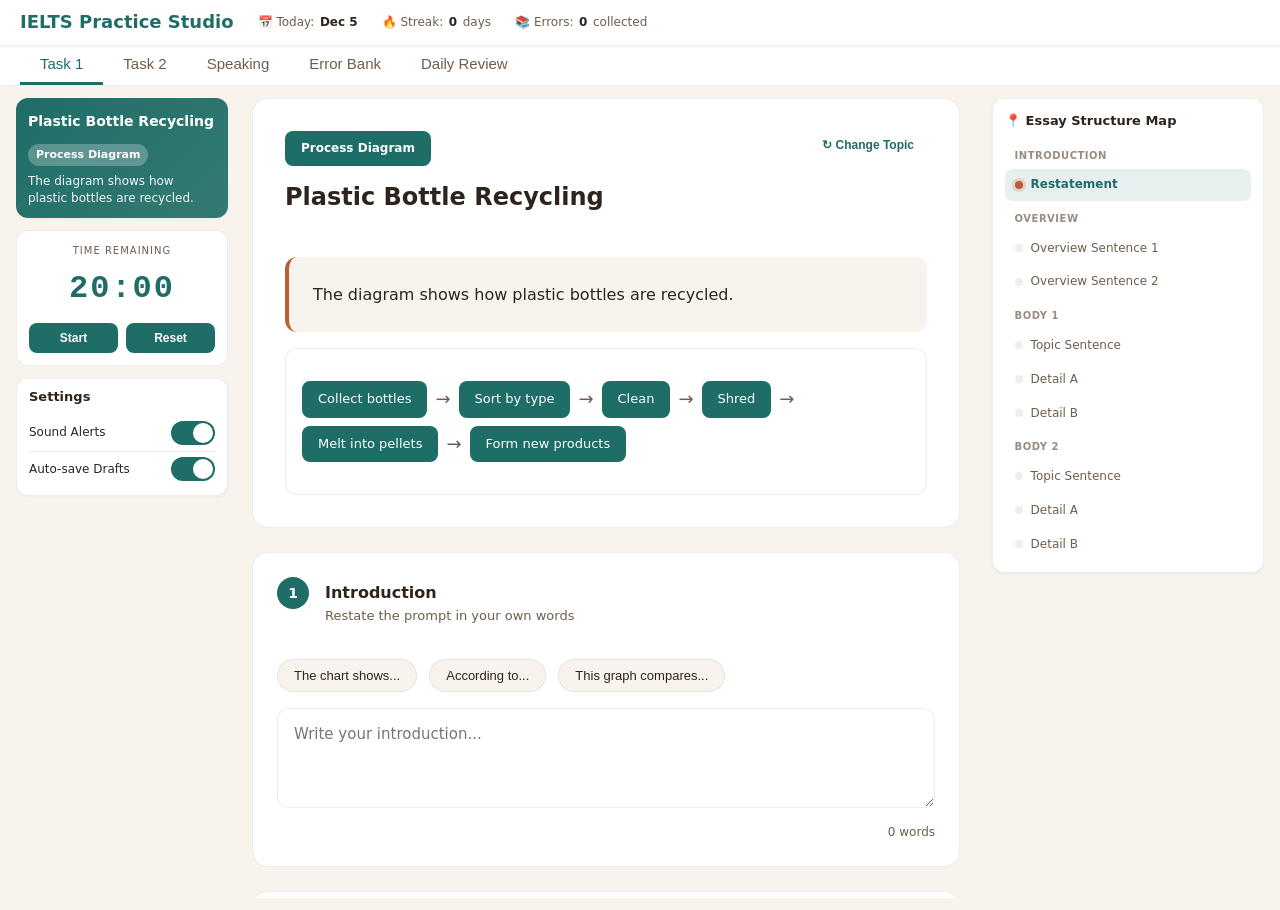
==== app.html @ 3e978807 "IELTS Practice Studio v2: full rewrite with 3-tab practice, SQLite error DB, Claude API Major rewrit" ====
<!DOCTYPE html>
<html lang="en">
<head>
    <meta charset="UTF-8">
    <meta name="viewport" content="width=device-width, initial-scale=1.0">
    <title>IELTS Practice Studio</title>
    <style>
        * {
            margin: 0;
            padding: 0;
            box-sizing: border-box;
        }

        :root {
            --teal: #1f6d67;
            --terracotta: #bd5d38;
            --gold: #bd8a2e;
            --cream: #f8f3ed;
            --dark: #2e241c;
            --muted: #6f5d4d;
            --border: rgba(46, 36, 28, 0.08);
            --shadow: rgba(46, 36, 28, 0.05);
            --transition: all 0.3s ease;
        }

        html, body {
            height: 100%;
            width: 100%;
            font-family: -apple-system, BlinkMacSystemFont, 'Segoe UI', system-ui, sans-serif;
            background: var(--cream);
            color: var(--dark);
            line-height: 1.6;
        }

        /* Header — compact single row */
        .header {
            background: white;
            border-bottom: 1px solid var(--border);
            padding: 0.5rem 1.25rem;
            position: sticky;
            top: 0;
            z-index: 100;
            box-shadow: 0 1px 3px var(--shadow);
        }

        .header-content {
            max-width: 1600px;
            margin: 0 auto;
            display: flex;
            align-items: center;
            gap: 1.5rem;
        }

        .header-title {
            font-size: 18px;
            font-weight: 700;
            color: var(--teal);
            white-space: nowrap;
        }

        .header-subtitle {
            display: none;
        }

        .stats-ribbon {
            display: flex;
            gap: 1.5rem;
            font-size: 12px;
            color: var(--muted);
            margin: 0;
            padding: 0;
            border: none;
        }

        .stat-item {
            display: flex;
            align-items: center;
            gap: 0.35rem;
        }

        .stat-value {
            font-weight: 600;
            color: var(--dark);
        }

        /* Tab Navigation — compact */
        .tab-navigation {
            display: flex;
            gap: 0;
            background: white;
            border-bottom: 1px solid var(--border);
            padding: 0 1.25rem;
            max-width: 1600px;
            margin: 0 auto;
        }

        .tab-button {
            padding: 0.6rem 1.25rem;
            border: none;
            background: transparent;
            cursor: pointer;
            font-size: 15px;
            font-weight: 500;
            color: var(--muted);
            border-bottom: 3px solid transparent;
            transition: var(--transition);
            position: relative;
        }

        .tab-button:hover {
            color: var(--teal);
        }

        .tab-button.active {
            color: var(--teal);
            border-bottom-color: var(--teal);
        }

        /* Main Layout */
        .container {
            max-width: 1600px;
            margin: 0 auto;
            display: grid;
            grid-template-columns: 220px 1fr 280px;
            gap: 1rem;
            padding: 0.75rem 1rem;
            height: calc(100vh - 76px);
            overflow: hidden;
        }

        @media (max-width: 1200px) {
            .container {
                grid-template-columns: 1fr;
                height: auto;
            }

            .sidebar-left, .sidebar-right {
                display: none;
            }
        }

        @media (max-width: 768px) {
            .tab-navigation {
                overflow-x: auto;
            }

            .tab-button {
                white-space: nowrap;
                padding: 0.5rem 0.75rem;
                font-size: 13px;
            }

            .header {
                padding: 0.5rem 0.75rem;
            }

            .header-title {
                font-size: 16px;
            }

            .stats-ribbon {
                gap: 0.75rem;
                font-size: 11px;
            }
        }

        /* Sidebars */
        .sidebar-left {
            display: flex;
            flex-direction: column;
            gap: 0.75rem;
            overflow-y: auto;
            padding-right: 0.5rem;
        }

        .sidebar-right {
            display: flex;
            flex-direction: column;
            font-size: 13px;
            gap: 0.75rem;
            overflow-y: auto;
            padding-left: 0.5rem;
        }

        .sidebar-left::-webkit-scrollbar,
        .sidebar-right::-webkit-scrollbar {
            width: 6px;
        }

        .sidebar-left::-webkit-scrollbar-track,
        .sidebar-right::-webkit-scrollbar-track {
            background: transparent;
        }

        .sidebar-left::-webkit-scrollbar-thumb,
        .sidebar-right::-webkit-scrollbar-thumb {
            background: var(--border);
            border-radius: 3px;
        }

        /* Workspace */
        .workspace {
            display: flex;
            flex-direction: column;
            gap: 1.5rem;
            overflow-y: auto;
            padding-right: 0.5rem;
        }

        .workspace::-webkit-scrollbar {
            width: 6px;
        }

        .workspace::-webkit-scrollbar-track {
            background: transparent;
        }

        .workspace::-webkit-scrollbar-thumb {
            background: var(--border);
            border-radius: 3px;
        }

        /* Cards */
        .card {
            background: white;
            border-radius: 12px;
            padding: 0.75rem;
            border: 1px solid var(--border);
            box-shadow: 0 1px 3px var(--shadow);
            transition: var(--transition);
        }

        .card:hover {
            box-shadow: 0 2px 8px rgba(46, 36, 28, 0.1);
        }

        .card-title {
            font-size: 13px;
            font-weight: 600;
            color: var(--dark);
            margin-bottom: 0.5rem;
        }

        .card-subtitle {
            font-size: 13px;
            color: var(--muted);
            margin-bottom: 0.5rem;
        }

        /* Today's Prompt Card */
        .prompt-card {
            background: linear-gradient(135deg, var(--teal) 0%, rgba(31, 109, 103, 0.9) 100%);
            color: white;
            border: none;
        }

        .prompt-card .card-title {
            color: white;
            font-size: 14px;
        }

        .prompt-type-badge {
            display: inline-block;
            background: rgba(255, 255, 255, 0.25);
            color: white;
            padding: 0.15rem 0.5rem;
            border-radius: 20px;
            font-size: 11px;
            font-weight: 600;
            margin-bottom: 0.4rem;
        }

        .prompt-text {
            font-size: 12px;
            line-height: 1.4;
            opacity: 0.95;
        }

        /* Timer */
        .timer-display {
            background: white;
            padding: 0.75rem;
            border-radius: 12px;
            text-align: center;
            border: 1px solid var(--border);
        }

        .timer-label {
            font-size: 10px;
            color: var(--muted);
            text-transform: uppercase;
            letter-spacing: 1px;
            margin-bottom: 0.25rem;
        }

        .timer-value {
            font-family: 'Monaco', 'Courier New', monospace;
            font-size: 32px;
            font-weight: 700;
            color: var(--teal);
            letter-spacing: 2px;
            margin-bottom: 0.5rem;
        }

        .timer-value.warning {
            color: #d97706;
        }

        .timer-value.critical {
            color: #dc2626;
            animation: pulse 1s ease-in-out infinite;
        }

        @keyframes pulse {
            0%, 100% { opacity: 1; }
            50% { opacity: 0.5; }
        }

        .timer-buttons {
            display: flex;
            gap: 0.5rem;
        }

        .timer-btn {
            flex: 1;
            padding: 0.5rem;
            background: var(--teal);
            color: white;
            border: none;
            border-radius: 8px;
            font-size: 12px;
            font-weight: 600;
            cursor: pointer;
            transition: var(--transition);
        }

        .timer-btn:hover {
            background: var(--teal);
            filter: brightness(1.1);
        }

        /* Prompt Display */
        .prompt-display {
            background: white;
            border-radius: 16px;
            padding: 2rem;
            border: 1px solid var(--border);
        }

        .prompt-header {
            margin-bottom: 1.5rem;
        }

        .prompt-type {
            display: inline-block;
            background: var(--teal);
            color: white;
            padding: 0.5rem 1rem;
            border-radius: 8px;
            font-size: 12px;
            font-weight: 600;
            margin-bottom: 0.75rem;
        }

        .prompt-title {
            font-size: 24px;
            font-weight: 700;
            color: var(--dark);
            margin-bottom: 1rem;
        }

        .prompt-question {
            font-size: 16px;
            line-height: 1.7;
            color: var(--dark);
            background: var(--cream);
            padding: 1.5rem;
            border-radius: 12px;
            border-left: 4px solid var(--terracotta);
        }

        /* Writing Steps */
        .writing-steps {
            display: flex;
            flex-direction: column;
            gap: 1.5rem;
        }

        .step {
            background: white;
            border-radius: 16px;
            padding: 1.5rem;
            border: 1px solid var(--border);
        }

        .step-header {
            display: flex;
            align-items: baseline;
            gap: 1rem;
            margin-bottom: 1rem;
        }

        .step-number {
            background: var(--teal);
            color: white;
            width: 32px;
            height: 32px;
            border-radius: 50%;
            display: flex;
            align-items: center;
            justify-content: center;
            font-weight: 700;
            font-size: 14px;
            flex-shrink: 0;
        }

        .step-title {
            font-size: 16px;
            font-weight: 600;
            color: var(--dark);
        }

        .step-hint {
            font-size: 13px;
            color: var(--muted);
            margin-bottom: 1rem;
        }

        .starter-chips {
            display: flex;
            flex-wrap: wrap;
            gap: 0.75rem;
            margin-bottom: 1rem;
        }

        .chip {
            background: var(--cream);
            border: 1px solid var(--border);
            padding: 0.5rem 1rem;
            border-radius: 20px;
            font-size: 13px;
            cursor: pointer;
            transition: var(--transition);
            color: var(--dark);
        }

        .chip:hover {
            background: var(--teal);
            color: white;
            border-color: var(--teal);
        }

        .textarea-wrapper {
            position: relative;
        }

        .textarea {
            width: 100%;
            min-height: 100px;
            padding: 1rem;
            border: 1px solid var(--border);
            border-radius: 12px;
            font-family: inherit;
            font-size: 15px;
            color: var(--dark);
            resize: vertical;
            transition: var(--transition);
        }

        .textarea:focus {
            outline: none;
            border-color: var(--teal);
            box-shadow: 0 0 0 3px rgba(31, 109, 103, 0.1);
        }

        .textarea-counter {
            font-size: 12px;
            color: var(--muted);
            margin-top: 0.5rem;
            text-align: right;
        }

        /* Buttons */
        .button {
            padding: 0.75rem 1.5rem;
            border: none;
            border-radius: 12px;
            font-size: 14px;
            font-weight: 600;
            cursor: pointer;
            transition: var(--transition);
            display: inline-flex;
            align-items: center;
            gap: 0.5rem;
        }

        .button-primary {
            background: var(--teal);
            color: white;
        }

        .button-primary:hover {
            background: var(--teal);
            filter: brightness(1.1);
            transform: translateY(-1px);
        }

        .button-secondary {
            background: var(--cream);
            color: var(--dark);
            border: 1px solid var(--border);
        }

        .button-secondary:hover {
            background: var(--border);
        }

        .button-group {
            display: flex;
            gap: 1rem;
            margin-top: 2rem;
        }

        /* Step Actions */
        .step-actions {
            display: flex;
            gap: 1rem;
            margin-top: 1rem;
        }

        /* Analysis Panel */
        .analysis-panel {
            background: white;
            border-radius: 16px;
            padding: 1.5rem;
            border: 1px solid var(--border);
        }

        .analysis-header {
            display: flex;
            align-items: center;
            justify-content: space-between;
            margin-bottom: 1.5rem;
        }

        .band-score {
            font-size: 32px;
            font-weight: 700;
            color: var(--teal);
        }

        .band-label {
            font-size: 12px;
            color: var(--muted);
            text-transform: uppercase;
            letter-spacing: 0.5px;
        }

        .grading-source {
            font-size: 11px;
            color: var(--muted);
            background: var(--cream);
            padding: 0.25rem 0.75rem;
            border-radius: 4px;
            white-space: nowrap;
        }

        .score-breakdown {
            display: grid;
            grid-template-columns: 1fr 1fr;
            gap: 1rem;
            margin-bottom: 1.5rem;
            padding-bottom: 1.5rem;
            border-bottom: 1px solid var(--border);
        }

        .score-item {
            text-align: center;
        }

        .score-dimension {
            font-size: 12px;
            color: var(--muted);
            margin-bottom: 0.25rem;
        }

        .score-value {
            font-size: 20px;
            font-weight: 700;
            color: var(--terracotta);
        }

        .feedback-section {
            margin-bottom: 1.5rem;
        }

        .feedback-label {
            font-size: 12px;
            font-weight: 600;
            color: var(--muted);
            text-transform: uppercase;
            letter-spacing: 0.5px;
            margin-bottom: 0.75rem;
        }

        .feedback-text {
            font-size: 14px;
            line-height: 1.6;
            color: var(--dark);
        }

        .issues-list {
            list-style: none;
        }

        .issue-item {
            padding: 0.75rem;
            margin-bottom: 0.5rem;
            background: var(--cream);
            border-left: 3px solid var(--terracotta);
            border-radius: 4px;
            font-size: 13px;
        }

        /* Error Cards */
        .error-cards {
            display: flex;
            flex-direction: column;
            gap: 1rem;
        }

        .error-card {
            background: white;
            border-radius: 12px;
            padding: 1rem;
            border: 1px solid var(--border);
        }

        .error-original {
            background: #fee;
            padding: 0.75rem;
            border-radius: 8px;
            font-size: 13px;
            margin-bottom: 0.5rem;
            font-family: 'Monaco', monospace;
        }

        .error-corrected {
            background: #efe;
            padding: 0.75rem;
            border-radius: 8px;
            font-size: 13px;
            margin-bottom: 0.75rem;
            font-family: 'Monaco', monospace;
        }

        .error-type {
            display: inline-block;
            font-size: 11px;
            font-weight: 600;
            padding: 0.25rem 0.5rem;
            border-radius: 4px;
            margin-bottom: 0.5rem;
        }

        .error-type.grammar {
            background: #fee;
            color: #991b1b;
        }

        .error-type.collocation {
            background: #e9d5ff;
            color: #6b21a8;
        }

        .error-type.lexical {
            background: #dbeafe;
            color: #0c4a6e;
        }

        .error-type.punctuation {
            background: #fed7aa;
            color: #92400e;
        }

        .error-explanation {
            font-size: 12px;
            color: var(--muted);
            line-height: 1.5;
        }

        /* Settings Panel */
        .settings-panel {
            background: white;
            border-radius: 12px;
            padding: 0.5rem 0.75rem;
            border: 1px solid var(--border);
        }

        .setting-item {
            display: flex;
            align-items: center;
            justify-content: space-between;
            padding: 0.35rem 0;
            border-bottom: 1px solid var(--border);
        }

        .setting-item:last-child {
            border-bottom: none;
        }

        .setting-label {
            font-size: 12px;
            font-weight: 500;
            color: var(--dark);
        }

        .toggle {
            width: 44px;
            height: 24px;
            background: var(--border);
            border-radius: 12px;
            border: none;
            cursor: pointer;
            position: relative;
            transition: var(--transition);
        }

        .toggle.active {
            background: var(--teal);
        }

        .toggle::after {
            content: '';
            position: absolute;
            width: 20px;
            height: 20px;
            background: white;
            border-radius: 50%;
            top: 2px;
            left: 2px;
            transition: var(--transition);
        }

        .toggle.active::after {
            left: 22px;
        }

        /* Loading State */
        .loading {
            display: inline-block;
            width: 8px;
            height: 8px;
            background: var(--teal);
            border-radius: 50%;
            animation: loading 1.4s infinite;
        }

        @keyframes loading {
            0%, 80%, 100% { opacity: 0.2; }
            40% { opacity: 1; }
        }

        /* Tab Content */
        .tab-content {
            display: none;
        }

        .tab-content.active {
            display: contents;
        }

        /* Error Message */
        .error-message {
            background: #fee;
            border-left: 3px solid #dc2626;
            padding: 1rem;
            border-radius: 8px;
            color: #991b1b;
            font-size: 14px;
            margin-bottom: 1rem;
        }

        /* Success Message */
        .success-message {
            background: #dbeafe;
            border-left: 3px solid #0284c7;
            padding: 1rem;
            border-radius: 8px;
            color: #0c4a6e;
            font-size: 14px;
            margin-bottom: 1rem;
        }

        /* Empty State */
        .empty-state {
            text-align: center;
            padding: 3rem 1.5rem;
            color: var(--muted);
        }

        .empty-state-icon {
            font-size: 48px;
            margin-bottom: 1rem;
            opacity: 0.5;
        }

        .empty-state-text {
            font-size: 14px;
            line-height: 1.6;
        }

        /* Error Bank */
        .error-filters {
            display: flex;
            gap: 1rem;
            margin-bottom: 1.5rem;
            flex-wrap: wrap;
        }

        .filter-select {
            padding: 0.5rem 1rem;
            border: 1px solid var(--border);
            border-radius: 8px;
            font-size: 13px;
            background: white;
            color: var(--dark);
            cursor: pointer;
            transition: var(--transition);
        }

        .filter-select:hover {
            border-color: var(--teal);
        }

        .filter-select:focus {
            outline: none;
            border-color: var(--teal);
            box-shadow: 0 0 0 3px rgba(31, 109, 103, 0.1);
        }

        /* Statistics */
        .stats-grid {
            display: grid;
            grid-template-columns: repeat(auto-fit, minmax(150px, 1fr));
            gap: 1rem;
            margin-bottom: 1.5rem;
        }

        .stat-card {
            background: var(--cream);
            padding: 1rem;
            border-radius: 12px;
            text-align: center;
        }

        .stat-card-value {
            font-size: 24px;
            font-weight: 700;
            color: var(--teal);
            margin-bottom: 0.25rem;
        }

        .stat-card-label {
            font-size: 12px;
            color: var(--muted);
            font-weight: 500;
        }

        /* Speaking Prep */
        .speaking-prep {
            background: white;
            border-radius: 16px;
            padding: 1.5rem;
            border: 1px solid var(--border);
        }

        .prep-step {
            margin-bottom: 1.5rem;
            padding-bottom: 1.5rem;
            border-bottom: 1px solid var(--border);
        }

        .prep-step:last-child {
            margin-bottom: 0;
            padding-bottom: 0;
            border-bottom: none;
        }

        .prep-label {
            font-size: 13px;
            font-weight: 600;
            color: var(--muted);
            text-transform: uppercase;
            letter-spacing: 0.5px;
            margin-bottom: 0.5rem;
        }

        .prep-textarea {
            width: 100%;
            min-height: 60px;
            padding: 0.75rem;
            border: 1px solid var(--border);
            border-radius: 8px;
            font-size: 13px;
            font-family: inherit;
            resize: vertical;
        }

        .prep-textarea:focus {
            outline: none;
            border-color: var(--teal);
            box-shadow: 0 0 0 3px rgba(31, 109, 103, 0.1);
        }

        /* Hidden */
        .hidden {
            display: none !important;
        }

        /* Responsive adjustments */
        @media (max-width: 768px) {
            .container {
                padding: 1rem;
                gap: 1rem;
            }

            .prompt-display {
                padding: 1rem;
            }

            .prompt-title {
                font-size: 20px;
            }

            .prompt-question {
                font-size: 14px;
            }

            .step {
                padding: 1rem;
            }

            .button {
                width: 100%;
                justify-content: center;
            }

            .button-group {
                flex-direction: column;
            }

            .stats-ribbon {
                flex-direction: column;
                gap: 0.5rem;
            }

            .timer-value {
                font-size: 32px;
            }

            .band-score {
                font-size: 24px;
            }
        }

        /* Chart Container */
        .chart-container {
            background: white;
            border: 1px solid var(--border);
            border-radius: 12px;
            padding: 1rem;
            margin-top: 1rem;
            overflow-x: auto;
        }

        .chart-container svg {
            width: 100%;
            height: auto;
        }

        .chart-container table {
            width: 100%;
            border-collapse: collapse;
            font-size: 13px;
        }

        .chart-container th {
            background: var(--teal);
            color: white;
            padding: 0.5rem 0.75rem;
            text-align: left;
            font-weight: 600;
        }

        .chart-container td {
            padding: 0.5rem 0.75rem;
            border-bottom: 1px solid var(--border);
        }

        .chart-container tr:nth-child(even) td {
            background: rgba(31, 109, 103, 0.04);
        }

        .process-flow {
            display: flex;
            align-items: center;
            gap: 0.5rem;
            flex-wrap: wrap;
            padding: 1rem 0;
        }

        .process-step {
            background: var(--teal);
            color: white;
            padding: 0.5rem 1rem;
            border-radius: 8px;
            font-size: 13px;
            font-weight: 500;
            white-space: nowrap;
        }

        .process-arrow {
            color: var(--muted);
            font-size: 18px;
        }

        /* Change Topic Button */
        .change-topic-btn {
            background: rgba(255,255,255,0.2);
            border: 1px solid rgba(255,255,255,0.3);
            color: var(--teal);
            padding: 0.35rem 0.75rem;
            border-radius: 20px;
            font-size: 12px;
            font-weight: 600;
            cursor: pointer;
            transition: var(--transition);
            white-space: nowrap;
            margin-left: auto;
        }

        .change-topic-btn:hover {
            background: var(--teal);
            color: white;
        }

        .prompt-header {
            display: flex;
            align-items: flex-start;
            justify-content: space-between;
            margin-bottom: 1.5rem;
        }

        .prompt-header-left {
            flex: 1;
        }

        /* Section Headers for Task 2 */
        .section-header {
            margin-top: 1.5rem;
            margin-bottom: 0.5rem;
        }

        .section-header:first-child {
            margin-top: 0;
        }

        .section-tag {
            display: inline-block;
            background: var(--teal);
            color: white;
            padding: 0.25rem 0.75rem;
            border-radius: 20px;
            font-size: 12px;
            font-weight: 700;
            letter-spacing: 0.5px;
            text-transform: uppercase;
        }

        /* Progress Map */
        .progress-map-items {
            display: flex;
            flex-direction: column;
            gap: 2px;
        }

        .progress-map-item {
            display: flex;
            align-items: center;
            gap: 0.5rem;
            padding: 0.4rem 0.6rem;
            border-radius: 8px;
            font-size: 12px;
            color: var(--muted);
            transition: var(--transition);
            cursor: pointer;
        }

        .progress-map-item:hover {
            background: rgba(31, 109, 103, 0.05);
        }

        .progress-map-item.active {
            background: rgba(31, 109, 103, 0.1);
            color: var(--teal);
            font-weight: 600;
        }

        .progress-map-item.completed {
            color: var(--teal);
        }

        .progress-map-item.completed .map-dot {
            background: var(--teal);
        }

        .map-dot {
            width: 8px;
            height: 8px;
            border-radius: 50%;
            background: var(--border);
            flex-shrink: 0;
            transition: var(--transition);
        }

        .progress-map-item.active .map-dot {
            background: var(--terracotta);
            box-shadow: 0 0 0 3px rgba(189, 93, 56, 0.2);
        }

        .map-section-label {
            font-size: 10px;
            font-weight: 700;
            text-transform: uppercase;
            letter-spacing: 0.5px;
            color: var(--muted);
            padding: 0.5rem 0.6rem 0.2rem;
            opacity: 0.7;
        }
    </style>
</head>
<body>
    <!-- Header -->
    <div class="header">
        <div class="header-content">
            <div class="header-title">IELTS Practice Studio</div>
            <div class="header-subtitle">每日三練：Writing Task 1 · Task 2 · Speaking</div>
            <div class="stats-ribbon">
                <div class="stat-item">
                    📅 Today: <span class="stat-value" id="todayDate">Mar 21</span>
                </div>
                <div class="stat-item">
                    🔥 Streak: <span class="stat-value" id="practiceStreak">0</span> days
                </div>
                <div class="stat-item">
                    📚 Errors: <span class="stat-value" id="totalErrors">0</span> collected
                </div>
            </div>
        </div>
    </div>

    <!-- Tab Navigation -->
    <div class="tab-navigation">
        <button class="tab-button active" data-tab="task1">Task 1</button>
        <button class="tab-button" data-tab="task2">Task 2</button>
        <button class="tab-button" data-tab="speaking">Speaking</button>
        <button class="tab-button" data-tab="error-bank">Error Bank</button>
        <button class="tab-button" data-tab="daily-review">Daily Review</button>
    </div>

    <!-- Main Container -->
    <div class="container">
        <!-- Left Sidebar -->
        <div class="sidebar-left">
            <div class="prompt-card card">
                <div class="card-title" id="sidebarPromptTitle">Today's Prompt</div>
                <div class="prompt-type-badge" id="sidebarPromptType">Task 1</div>
                <div class="prompt-text" id="sidebarPromptText">Loading prompt...</div>
            </div>

            <div class="timer-display">
                <div class="timer-label">Time Remaining</div>
                <div class="timer-value" id="timerDisplay">20:00</div>
                <div class="timer-buttons">
                    <button class="timer-btn" id="timerPlayPause">Start</button>
                    <button class="timer-btn" id="timerReset">Reset</button>
                </div>
            </div>

            <div class="settings-panel card">
                <div class="card-title">Settings</div>
                <div class="setting-item">
                    <span class="setting-label">Sound Alerts</span>
                    <button class="toggle active" id="soundToggle"></button>
                </div>
                <div class="setting-item">
                    <span class="setting-label">Auto-save Drafts</span>
                    <button class="toggle active" id="autoSaveToggle"></button>
                </div>
            </div>
        </div>

        <!-- Workspace -->
        <div class="workspace">
            <!-- Task 1 Tab -->
            <div class="tab-content active" data-tab-panel="task1">
                <div class="prompt-display">
                    <div class="prompt-header">
                        <div class="prompt-header-left">
                            <span class="prompt-type" id="task1PromptType">Bar Chart</span>
                            <h1 class="prompt-title" id="task1PromptTitle">Public Library Visits</h1>
                        </div>
                        <button class="change-topic-btn" onclick="changeTopic('task1')">↻ Change Topic</button>
                    </div>
                    <div class="prompt-question" id="task1PromptText">The bar chart compares the number of visits made to four public libraries in one city in 2000 and 2020.</div>
                    <div class="chart-container" id="task1Chart"></div>
                </div>

                <div class="writing-steps" id="task1Steps">
                    <!-- Steps will be populated by JavaScript -->
                </div>

                <div class="button-group">
                    <button class="button button-secondary" id="task1Preview">Preview Full Essay</button>
                    <button class="button button-primary" id="task1Submit">Submit for Analysis</button>
                </div>
            </div>

            <!-- Task 2 Tab -->
            <div class="tab-content" data-tab-panel="task2">
                <div class="prompt-display">
                    <div class="prompt-header">
                        <div class="prompt-header-left">
                            <span class="prompt-type" id="task2PromptType">Discussion + Opinion</span>
                            <h1 class="prompt-title" id="task2PromptTitle">University and Employment</h1>
                        </div>
                        <button class="change-topic-btn" onclick="changeTopic('task2')">↻ Change Topic</button>
                    </div>
                    <div class="prompt-question" id="task2PromptText">Some people believe that university education should prepare students for employment, while others think it should focus on knowledge for its own sake. Discuss both views and give your opinion.</div>
                </div>

                <div class="writing-steps" id="task2Steps">
                    <!-- Steps will be populated by JavaScript -->
                </div>

                <div class="button-group">
                    <button class="button button-secondary" id="task2Preview">Preview Full Essay</button>
                    <button class="button button-primary" id="task2Submit">Submit for Analysis</button>
                </div>
            </div>

            <!-- Speaking Tab -->
            <div class="tab-content" data-tab-panel="speaking">
                <div class="prompt-display">
                    <div class="prompt-header">
                        <div class="prompt-header-left">
                            <span class="prompt-type" id="speakingPromptType">Speaking Part 2</span>
                            <h1 class="prompt-title" id="speakingPromptTitle">Hometown</h1>
                        </div>
                        <button class="change-topic-btn" onclick="changeTopic('speaking')">↻ Change Topic</button>
                    </div>
                    <div class="prompt-question" id="speakingPromptText">Describe your hometown. You should say: where it is, what it is known for, what you like about it, and explain how it has changed in recent years.</div>
                </div>

                <div class="speaking-prep card">
                    <div class="card-title">📝 Preparation (1 minute)</div>

                    <div class="prep-step">
                        <div class="prep-label">Opening Statement</div>
                        <textarea class="prep-textarea" placeholder="Start with a general statement..."></textarea>
                    </div>

                    <div class="prep-step">
                        <div class="prep-label">Main Point 1 + Details</div>
                        <textarea class="prep-textarea" placeholder="First key point and supporting details..."></textarea>
                    </div>

                    <div class="prep-step">
                        <div class="prep-label">Main Point 2 + Details</div>
                        <textarea class="prep-textarea" placeholder="Second key point and supporting details..."></textarea>
                    </div>

                    <div class="prep-step">
                        <div class="prep-label">Example or Story</div>
                        <textarea class="prep-textarea" placeholder="Add a relevant example or anecdote..."></textarea>
                    </div>

                    <div class="prep-step">
                        <div class="prep-label">Closing Summary</div>
                        <textarea class="prep-textarea" placeholder="Wrap up your response..."></textarea>
                    </div>
                </div>

                <div class="card">
                    <div class="card-title">🎤 Speaking (2 minutes)</div>
                    <textarea class="textarea" id="speakingResponse" placeholder="Paste your transcribed speech here..."></textarea>
                    <div class="button-group">
                        <button class="button button-primary" id="speakingSubmit">I've finished speaking — Submit</button>
                    </div>
                </div>
            </div>

            <!-- Error Bank Tab -->
            <div class="tab-content" data-tab-panel="error-bank">
                <div class="card">
                    <div class="card-title">Error Bank</div>

                    <div class="error-filters">
                        <select class="filter-select" id="errorTypeFilter">
                            <option value="">All Types</option>
                            <option value="grammar">Grammar</option>
                            <option value="collocation">Collocation</option>
                            <option value="lexical">Lexical</option>
                            <option value="punctuation">Punctuation</option>
                        </select>
                        <select class="filter-select" id="taskTypeFilter">
                            <option value="">All Tasks</option>
                            <option value="task1">Task 1</option>
                            <option value="task2">Task 2</option>
                            <option value="speaking">Speaking</option>
                        </select>
                    </div>

                    <div class="stats-grid">
                        <div class="stat-card">
                            <div class="stat-card-value" id="grammarCount">0</div>
                            <div class="stat-card-label">Grammar</div>
                        </div>
                        <div class="stat-card">
                            <div class="stat-card-value" id="collocationCount">0</div>
                            <div class="stat-card-label">Collocation</div>
                        </div>
                        <div class="stat-card">
                            <div class="stat-card-value" id="lexicalCount">0</div>
                            <div class="stat-card-label">Lexical</div>
                        </div>
                        <div class="stat-card">
                            <div class="stat-card-value" id="punctuationCount">0</div>
                            <div class="stat-card-label">Punctuation</div>
                        </div>
                    </div>

                    <div class="error-cards" id="errorList">
                        <!-- Error cards will be populated by JavaScript -->
                    </div>

                    <button class="button button-primary" style="width: 100%; margin-top: 1.5rem;" id="exportAnki">📥 Export to Anki</button>
                </div>
            </div>

            <!-- Daily Review Tab -->
            <div class="tab-content" data-tab-panel="daily-review">
                <div class="card">
                    <div class="card-title">📋 Today's Review Items</div>

                    <div class="feedback-section">
                        <div class="feedback-label">AI Review Summary</div>
                        <div class="feedback-text" id="reviewSummary">Start your practice to generate today's review summary.</div>
                    </div>

                    <div id="reviewItems">
                        <!-- Review items will be populated by JavaScript -->
                    </div>

                    <button class="button button-primary" style="width: 100%; margin-top: 1.5rem;" id="exportReview">📥 Export Review Set</button>
                </div>
            </div>
        </div>

        <!-- Right Sidebar -->
        <div class="sidebar-right">
            <!-- Progress Map -->
            <div class="card" id="progressMap">
                <div class="card-title">📍 Essay Structure Map</div>
                <div class="progress-map-items" id="progressMapItems">
                    <!-- Populated by JS -->
                </div>
            </div>

            <!-- Analysis Results -->
            <div class="analysis-panel card" id="analysisPanel" style="display: none;">
                <div class="analysis-header">
                    <div>
                        <div class="band-label">Band Score</div>
                        <div class="band-score" id="bandScore">7.0</div>
                    </div>
                    <div class="grading-source" id="gradingSource">AI Analysis</div>
                </div>

                <div class="score-breakdown" id="scoreBreakdown">
                    <div class="score-item">
                        <div class="score-dimension">Coherence</div>
                        <div class="score-value" id="scoreCoherence">7</div>
                    </div>
                    <div class="score-item">
                        <div class="score-dimension">Vocabulary</div>
                        <div class="score-value" id="scoreVocabulary">7</div>
                    </div>
                    <div class="score-item">
                        <div class="score-dimension">Grammar</div>
                        <div class="score-value" id="scoreGrammar">7</div>
                    </div>
                    <div class="score-item">
                        <div class="score-dimension">Fluency</div>
                        <div class="score-value" id="scoreFluency">7</div>
                    </div>
                </div>

                <div class="feedback-section">
                    <div class="feedback-label">Overall Feedback</div>
                    <div class="feedback-text" id="overallFeedback">Solid writing with clear structure.</div>
                </div>

                <div class="feedback-section">
                    <div class="feedback-label">Priority Issues</div>
                    <ul class="issues-list" id="issuesList">
                        <li class="issue-item">Focus on varying sentence structures</li>
                    </ul>
                </div>
            </div>

            <!-- Sentence-by-Sentence Analysis -->
            <div class="analysis-panel card" id="sentenceAnalysis" style="display: none;">
                <div class="card-title">✏️ Sentence Analysis</div>
                <div class="error-cards" id="sentenceCards">
                    <!-- Sentence cards will be populated -->
                </div>
            </div>

            <!-- Reference Essay -->
            <div class="analysis-panel card" id="referencePanel" style="display: none;">
                <div class="card-title">⭐ Band 7.5 Reference</div>
                <div class="feedback-text" id="referenceEssay">Reference essay will appear here.</div>
            </div>
        </div>
    </div>

    <script>
        // ===== DATA =====

        const TASK1_PROMPTS = [
            {
                id: "t1-bar-library",
                type: "Bar Chart",
                title: "Public Library Visits",
                prompt: "The bar chart compares the number of visits made to four public libraries in one city in 2000 and 2020.",
                restatement: "The bar chart compares the numbers of visits to four public libraries in one city in 2000 and 2020.",
                overview: "Overall, Central Library was the most popular site in both years, and visits increased in every library.",
                overview2: "The most noticeable growth was seen at Central and East Libraries, while West Library remained the least visited branch.",
                focusA: "Central Library recorded the highest figures throughout the period, rising from about 120,000 visits in 2000 to roughly 160,000 in 2020.",
                focusB: "By comparison, West Library had the lowest totals, although its number of visits still edged up slightly over the period.",
                visual: { kind: "bar", categories: ["Central","North","East","West"], series: [{ label: "2000", color: "#1f6d67", values: [120,90,70,50] },{ label: "2020", color: "#bd5d38", values: [160,110,95,60] }], unit: "thousand visits" }
            },
            {
                id: "t1-line-commute",
                type: "Line Graph",
                title: "Commuting by Transport",
                prompt: "The line graph shows the proportion of commuters using cars, buses and bicycles in a European city between 2005 and 2025.",
                restatement: "The line graph illustrates the percentage of commuters using cars, buses, and bicycles in a European city over a 20-year period.",
                overview: "Overall, car usage initially dominated but has declined significantly, while bus and bicycle use have shown steady increases.",
                overview2: "The most dramatic shift occurred in private car commuting, which fell from over 60% to approximately 40%.",
                focusA: "Car commuting started at around 65% in 2005 and experienced a sharp decline, eventually dropping to 40% by 2025.",
                focusB: "In contrast, buses and bicycles gained in popularity, rising from 20% and 15% respectively to end around 30% and 30%.",
                visual: { kind: "line", categories: ["2005", "2010", "2015", "2020", "2025"], series: [{ label: "Cars", color: "#bd5d38", values: [65, 58, 50, 45, 40] }, { label: "Buses", color: "#1f6d67", values: [20, 23, 28, 30, 32] }, { label: "Bicycles", color: "#bd8a2e", values: [15, 19, 22, 25, 28] }], unit: "percent" }
            },
            {
                id: "t1-pie-budget",
                type: "Pie Chart",
                title: "Household Spending",
                prompt: "The pie charts compare how an average household allocated its monthly budget in 1995 and 2025.",
                restatement: "The pie charts show the breakdown of household expenditure across different categories in 1995 and 2025.",
                overview: "Household spending patterns have shifted dramatically over three decades, with increased spending on technology and leisure.",
                overview2: "Traditional expenses like rent remained significant, but proportional allocation to utilities and entertainment changed substantially.",
                focusA: "In 1995, rent was the largest expense at 30%, while technology spending was minimal at 2%.",
                focusB: "By 2025, rent maintained 28% but technology jumped to 15%, reflecting modern lifestyle changes.",
                visual: { kind: "pie", categories: ["Rent", "Food", "Utilities", "Technology", "Entertainment", "Other"], series: [{ label: "1995", values: [30, 25, 15, 2, 15, 13] }, { label: "2025", values: [28, 20, 12, 15, 18, 7] }], unit: "percent" }
            },
            {
                id: "t1-map-harbor",
                type: "Map",
                title: "Harbor Redevelopment",
                prompt: "The maps show the changes that took place in a coastal harbor area between 1980 and the present day.",
                restatement: "The two maps compare the layout of a coastal harbor area in 1980 and today.",
                overview: "The harbor has undergone extensive modernization, transforming from an industrial port to a mixed-use development.",
                overview2: "Key changes include the development of residential zones, recreational areas, and improved transportation infrastructure.",
                focusA: "In 1980, the area was dominated by industrial warehouses and cargo facilities occupying the entire waterfront.",
                focusB: "Today, the harbor features apartments, parks, restaurants, and a marina alongside maintained commercial operations.",
                visual: { kind: "map", features: ["industrial", "residential", "parks", "marina"], label: "Harbor Layout" }
            },
            {
                id: "t1-table-energy",
                type: "Table",
                title: "Energy Consumption by Sector",
                prompt: "The table shows the amount of energy consumed by the residential, industrial and transport sectors in five countries in 2023.",
                restatement: "The table presents energy consumption data across three main sectors in five different countries during 2023.",
                overview: "Energy consumption patterns vary significantly by country, with industrial sectors typically consuming the most.",
                overview2: "Japan and Germany show the highest total consumption, while India exhibits different proportional distribution patterns.",
                focusA: "Industrial consumption dominates in developed nations, representing 45-50% of total energy use.",
                focusB: "Transport sector consumption is notably lower in Asian countries compared to Western nations.",
                visual: { kind: "table", headers: ["Country", "Residential", "Industrial", "Transport"], data: [["Japan", "25", "48", "27"], ["Germany", "28", "45", "27"], ["USA", "22", "50", "28"], ["India", "35", "40", "25"], ["China", "20", "52", "28"]], unit: "percent" }
            },
            {
                id: "t1-process-recycle",
                type: "Process Diagram",
                title: "Plastic Bottle Recycling",
                prompt: "The diagram shows how plastic bottles are recycled.",
                restatement: "The diagram illustrates the step-by-step process of recycling plastic bottles.",
                overview: "Plastic bottle recycling involves collection, sorting, processing, and transformation into new products.",
                overview2: "The process begins at the consumer level and ends with the creation of new recyclable items.",
                focusA: "Used bottles are first collected through designated recycling programs or centers.",
                focusB: "After sorting by type, bottles are cleaned, shredded, melted, and reformed into pellets for manufacturing new products.",
                visual: { kind: "process", steps: ["Collect bottles", "Sort by type", "Clean", "Shred", "Melt into pellets", "Form new products"] }
            },
            {
                id: "t1-mixed-sales",
                type: "Mixed Charts",
                title: "Online Sales and Returns",
                prompt: "The bar chart shows online sales in four regions, while the pie chart indicates the reasons for product returns in 2024.",
                restatement: "The data presents online sales figures across regions alongside the distribution of reasons for product returns.",
                overview: "Sales performance varies by region, with quality issues accounting for the majority of returns.",
                overview2: "Asia shows the highest sales volume, but return rates suggest regional quality concerns.",
                focusA: "Asia led in sales with $450 million, followed by Europe at $380 million.",
                focusB: "Defective products account for 35% of returns, while sizing issues and customer preference account for 30% and 25% respectively.",
                visual: { kind: "mixed", series: [{ label: "Sales by Region", values: [450, 380, 290, 220], categories: ["Asia", "Europe", "Americas", "Africa"] }, { label: "Return Reasons", values: [35, 30, 25, 10], categories: ["Defective", "Sizing", "Preference", "Other"] }] }
            },
            {
                id: "t1-line-population",
                type: "Line Graph",
                title: "Urban Population Growth",
                prompt: "The line graph compares the urban population of three Asian cities from 1990 to 2030.",
                restatement: "The line graph illustrates urban population trends in three Asian cities over a 40-year period.",
                overview: "All three cities experienced significant population growth, with Seoul maintaining the highest population throughout.",
                overview2: "Growth rates have varied, with Shanghai showing accelerated expansion in recent decades.",
                focusA: "Seoul's population grew from 10 million in 1990 to approximately 12 million by 2030.",
                focusB: "Shanghai experienced the most dramatic growth, rising from 13 million to 28 million, while Tokyo remained relatively stable.",
                visual: { kind: "line", categories: ["1990", "2000", "2010", "2020", "2030"], series: [{ label: "Seoul", color: "#1f6d67", values: [10.5, 10.8, 10.3, 9.8, 12] }, { label: "Shanghai", color: "#bd5d38", values: [13, 16, 20, 24, 28] }, { label: "Tokyo", color: "#bd8a2e", values: [14, 14.5, 14, 13.5, 13] }], unit: "millions" }
            },
            {
                id: "t1-bar-internet",
                type: "Bar Chart",
                title: "Internet Access by Age Group",
                prompt: "The bar chart compares the percentage of people in five age groups who had access to the internet in 2008 and 2024.",
                restatement: "The bar chart shows internet access rates across different age groups in 2008 compared to 2024.",
                overview: "Internet access has increased dramatically across all age groups, with the digital divide narrowing significantly.",
                overview2: "Young people maintain near-universal access, while older populations show the most improvement.",
                focusA: "In 2008, only 45% of people over 65 had internet access; this figure rose to 75% by 2024.",
                focusB: "The 18-34 age group maintained near-universal access, reaching 98% by 2024.",
                visual: { kind: "bar", categories: ["18-34", "35-49", "50-64", "65+"], series: [{ label: "2008", color: "#1f6d67", values: [92, 78, 62, 45] }, { label: "2024", color: "#bd5d38", values: [98, 92, 85, 75] }], unit: "percent" }
            },
            {
                id: "t1-line-tourism",
                type: "Line Graph",
                title: "International Tourist Arrivals",
                prompt: "The line graph shows the number of international tourists visiting three island destinations between 2010 and 2025.",
                restatement: "The line graph illustrates visitor numbers to three island destinations over a 15-year period.",
                overview: "All three islands experienced tourism growth, with Bali becoming increasingly popular among international visitors.",
                overview2: "Growth accelerated particularly after 2015, though interrupted briefly around 2020.",
                focusA: "Bali's visitor numbers increased from 2.5 million in 2010 to over 6 million by 2025.",
                focusB: "Maldives and Fiji saw more modest growth, reaching approximately 1.8 million and 1.5 million respectively.",
                visual: { kind: "line", categories: ["2010", "2013", "2016", "2019", "2022", "2025"], series: [{ label: "Bali", color: "#bd5d38", values: [2.5, 3.2, 4.1, 5.2, 5.8, 6.2] }, { label: "Maldives", color: "#1f6d67", values: [0.6, 0.9, 1.2, 1.5, 1.6, 1.8] }, { label: "Fiji", color: "#bd8a2e", values: [0.5, 0.7, 0.9, 1.1, 1.3, 1.5] }], unit: "millions" }
            },
            {
                id: "t1-table-smartphone",
                type: "Table",
                title: "Smartphone Ownership",
                prompt: "The table compares smartphone ownership rates among adults in six countries in 2012 and 2024.",
                restatement: "The table shows smartphone ownership percentages across six countries in 2012 and 2024.",
                overview: "Smartphone adoption has grown globally, with some countries reaching near-saturation levels.",
                overview2: "Developed nations showed higher ownership rates initially and throughout the period.",
                focusA: "In 2012, South Korea led with 48% ownership, increasing to 92% by 2024.",
                focusB: "India showed the largest growth trajectory, rising from just 2% to 35% ownership.",
                visual: { kind: "table", headers: ["Country", "2012", "2024"], data: [["South Korea", "48%", "92%"], ["USA", "45%", "88%"], ["UK", "42%", "85%"], ["China", "25%", "78%"], ["Brazil", "18%", "62%"], ["India", "2%", "35%"]], unit: "percent" }
            },
            {
                id: "t1-pie-water",
                type: "Pie Chart",
                title: "Household Water Use",
                prompt: "The pie charts show how household water was used in a city in 1990 and 2025.",
                restatement: "The pie charts compare household water consumption patterns between 1990 and 2025.",
                overview: "Water usage has shifted toward more efficient consumption, though bathing and cleaning remain dominant.",
                overview2: "Outdoor watering decreased due to drought awareness, while toilet flushing proportions changed.",
                focusA: "In 1990, bathing consumed 35% of household water, decreasing to 28% by 2025.",
                focusB: "Outdoor watering fell from 30% to 15%, reflecting conservation efforts and climate considerations.",
                visual: { kind: "pie", categories: ["Bathing", "Laundry", "Toilet", "Cleaning", "Outdoor", "Other"], series: [{ label: "1990", values: [35, 15, 25, 10, 30, 5] }, { label: "2025", values: [28, 18, 30, 12, 15, 7] }], unit: "percent" }
            },
            {
                id: "t1-process-coffee",
                type: "Process Diagram",
                title: "Coffee Production",
                prompt: "The diagram illustrates the process of producing coffee from beans to packaged products.",
                restatement: "The diagram shows the sequential steps in coffee production from raw beans to finished product.",
                overview: "Coffee production involves multiple stages from harvesting to roasting and packaging.",
                overview2: "Quality control occurs at several points throughout the process.",
                focusA: "Beans begin as cherry fruits that are harvested and processed to remove the outer layers.",
                focusB: "Green beans are roasted, ground, packaged, and distributed to consumers.",
                visual: { kind: "process", steps: ["Harvest cherries", "Process beans", "Dry beans", "Roast", "Cool & package", "Distribute"] }
            },
            {
                id: "t1-map-park",
                type: "Map",
                title: "City Park Renovation",
                prompt: "The maps show the layout of a city park in 2005 and after redevelopment in 2025.",
                restatement: "The two maps compare the design and features of a city park before and after renovation.",
                overview: "The park underwent significant modernization to enhance recreational and environmental amenities.",
                overview2: "Natural areas expanded while infrastructure was improved for better accessibility.",
                focusA: "The original 2005 park featured basic pathways, a small playground, and minimal green space.",
                focusB: "The renovated 2025 park includes expanded gardens, modern facilities, sports areas, and improved walking trails.",
                visual: { kind: "map", features: ["gardens", "playground", "sports", "trails", "parking"], label: "Park Layout" }
            },
            {
                id: "t1-bar-enrolment",
                type: "Bar Chart",
                title: "University Enrolment by Faculty",
                prompt: "The bar chart compares the numbers of students enrolled in four university faculties in 2015 and 2025.",
                restatement: "The bar chart shows student enrollment figures for four university faculties in 2015 and 2025.",
                overview: "Enrolment patterns have shifted, with STEM fields gaining popularity while arts enrollment declined.",
                overview2: "Engineering and Business faculties attracted the most students by 2025.",
                focusA: "Engineering enrollment grew from 3,500 to 5,200 students over the decade.",
                focusB: "Arts enrollment decreased from 2,800 to 2,100, reflecting changing career preferences.",
                visual: { kind: "bar", categories: ["Engineering", "Business", "Science", "Arts"], series: [{ label: "2015", color: "#1f6d67", values: [3500, 3200, 2900, 2800] }, { label: "2025", color: "#bd5d38", values: [5200, 4800, 3600, 2100] }], unit: "students" }
            },
            {
                id: "t1-line-energymix",
                type: "Line Graph",
                title: "Electricity Mix",
                prompt: "The line graph shows the percentage of electricity generated from coal, gas and renewable sources in one country between 2000 and 2025.",
                restatement: "The line graph illustrates the changing composition of electricity sources between 2000 and 2025.",
                overview: "There has been a dramatic shift away from coal toward renewable energy sources.",
                overview2: "Natural gas maintained relatively stable usage while renewables experienced exponential growth.",
                focusA: "Coal generation fell from 55% in 2000 to just 15% by 2025.",
                focusB: "Renewable energy surged from 5% to 45%, driven by wind and solar expansion.",
                visual: { kind: "line", categories: ["2000", "2005", "2010", "2015", "2020", "2025"], series: [{ label: "Coal", color: "#6f5d4d", values: [55, 52, 48, 40, 25, 15] }, { label: "Gas", color: "#bd8a2e", values: [25, 28, 30, 32, 30, 30] }, { label: "Renewable", color: "#1f6d67", values: [5, 8, 12, 20, 35, 45] }], unit: "percent" }
            },
            {
                id: "t1-mixed-museum",
                type: "Mixed Charts",
                title: "Museum Visitors and Feedback",
                prompt: "The bar chart compares visitor numbers at four museums in 2024, while the pie chart shows visitors' main reasons for attending.",
                restatement: "The data presents annual visitor numbers for four museums alongside visitor motivations.",
                overview: "Cultural interest dominates visitor motivations, though tourism and education are also significant.",
                overview2: "The National Museum attracted the highest visitor count in 2024.",
                focusA: "The National Museum received 450,000 visitors, nearly double that of other institutions.",
                focusB: "Cultural interest accounted for 45% of visits, with tourism (30%) and education (25%) forming secondary motivations.",
                visual: { kind: "mixed", series: [{ label: "Visitors", values: [450, 250, 180, 120], categories: ["National", "Art", "Science", "History"] }, { label: "Visit Reasons", values: [45, 30, 25], categories: ["Culture", "Tourism", "Education"] }] }
            },
            {
                id: "t1-table-airline",
                type: "Table",
                title: "Airline Performance",
                prompt: "The table compares the on-time arrival rate, average ticket price and passenger numbers for five airlines in 2024.",
                restatement: "The table presents performance metrics for five airlines during 2024.",
                overview: "Airlines show varying performance across reliability, pricing, and passenger volume.",
                overview2: "Premium airlines maintain higher prices but better punctuality records.",
                focusA: "Airline A had the best on-time rate at 94%, while Airline E had the lowest at 78%.",
                focusB: "Airline C offered the lowest prices at $120 average but carried the most passengers at 8 million.",
                visual: { kind: "table", headers: ["Airline", "On-time %", "Avg Price", "Passengers"], data: [["A", "94%", "$280", "3.5M"], ["B", "88%", "$220", "4.2M"], ["C", "82%", "$120", "8.0M"], ["D", "85%", "$190", "5.1M"], ["E", "78%", "$150", "6.3M"]] }
            },
            {
                id: "t1-process-cement",
                type: "Process Diagram",
                title: "Cement Manufacturing",
                prompt: "The diagram shows how cement is manufactured for use in concrete production.",
                restatement: "The diagram illustrates the step-by-step process of manufacturing cement.",
                overview: "Cement production involves mining, heating, grinding, and quality control across multiple stages.",
                overview2: "The process transforms raw materials into a fine powder used in construction.",
                focusA: "Raw materials including limestone and clay are extracted and crushed.",
                focusB: "These materials are heated in a kiln, cooled, and ground into fine cement powder.",
                visual: { kind: "process", steps: ["Mine limestone & clay", "Crush materials", "Mix", "Heat in kiln", "Cool", "Grind into powder"] }
            },
            {
                id: "t1-map-town",
                type: "Map",
                title: "Town Centre Changes",
                prompt: "The maps show changes to a town centre between 1995 and the present day.",
                restatement: "The two maps compare the layout and features of a town centre from 1995 to today.",
                overview: "The town centre has transformed from a car-oriented retail hub to a mixed-use pedestrian-friendly district.",
                overview2: "Residential development increased while vehicle circulation was reduced.",
                focusA: "In 1995, the centre featured wide roads, parking lots, and individual retail stores.",
                focusB: "Today's centre includes pedestrian zones, apartments, parks, and integrated shopping and entertainment venues.",
                visual: { kind: "map", features: ["residential", "retail", "parking", "pedestrian", "parks"], label: "Town Centre Layout" }
            }
        ];

        const TASK2_PROMPTS = [
            { id: "t2-education", mode: "Discussion + Opinion", title: "University and Employment", prompt: "Some people believe that university education should prepare students for employment, while others think it should focus on knowledge for its own sake. Discuss both views and give your opinion." },
            { id: "t2-technology", mode: "Advantages / Disadvantages", title: "AI in Daily Life", prompt: "Artificial intelligence is becoming part of daily life. Do the advantages of this trend outweigh the disadvantages?" },
            { id: "t2-environment", mode: "Discussion + Opinion", title: "Individual vs Government Action", prompt: "Some people think environmental problems should be solved by individuals, while others believe governments and large companies should take responsibility. Discuss both sides and give your opinion." },
            { id: "t2-work", mode: "Problems / Solutions", title: "Remote Work Culture", prompt: "Many employees now work from home. What are the main benefits and drawbacks of remote working?" },
            { id: "t2-health", mode: "Agree / Disagree", title: "Public Health Policy", prompt: "In order to improve public health, governments should impose higher taxes on unhealthy food. To what extent do you agree or disagree?" },
            { id: "t2-transport", mode: "Agree / Disagree", title: "Free Public Transport", prompt: "Some people think public transport should be free in cities. To what extent do you agree or disagree?" },
            { id: "t2-children-screen", mode: "Causes / Solutions", title: "Children and Screen Time", prompt: "Many children spend too much time using smartphones and tablets. What problems can this cause, and what measures could be taken to address them?" },
            { id: "t2-tourism", mode: "Discussion + Opinion", title: "Tourism and Culture", prompt: "Some people believe tourism benefits local culture, while others think it damages traditional ways of life. Discuss both views and give your opinion." },
            { id: "t2-crime", mode: "Discussion + Opinion", title: "Longer Prison Sentences", prompt: "Some people believe that longer prison sentences are the best way to reduce crime, while others think there are more effective alternatives. Discuss both views and give your opinion." },
            { id: "t2-advertising", mode: "Advantages / Disadvantages", title: "Advertising to Children", prompt: "Advertising aimed at children should be strictly controlled. Do the advantages of this policy outweigh the disadvantages?" },
            { id: "t2-history", mode: "Agree / Disagree", title: "History vs Science", prompt: "Schools should spend more time teaching science and less time teaching history. To what extent do you agree or disagree?" },
            { id: "t2-city-life", mode: "Problems / Solutions", title: "Life in Large Cities", prompt: "Living in large cities creates many problems for people. What are the main problems, and how can these be solved?" },
            { id: "t2-space", mode: "Agree / Disagree", title: "Space Exploration Spending", prompt: "Governments spend too much money on space exploration when there are more urgent needs on Earth. To what extent do you agree or disagree?" },
            { id: "t2-aging", mode: "Discussion + Opinion", title: "An Aging Population", prompt: "An increasing proportion of the population in many countries is elderly. Some people think this creates problems for society, while others believe there are benefits. Discuss both views and give your opinion." },
            { id: "t2-food", mode: "Direct Question", title: "Imported Food", prompt: "Many countries import large amounts of food from other parts of the world. Why is this happening, and is this a positive or negative development?" },
            { id: "t2-books", mode: "Discussion + Opinion", title: "Printed Books and E-books", prompt: "Some people think printed books will never disappear, while others believe digital reading will replace them. Discuss both views and give your opinion." },
            { id: "t2-uniform", mode: "Agree / Disagree", title: "School Uniforms", prompt: "All students should be required to wear school uniforms. To what extent do you agree or disagree?" },
            { id: "t2-sports", mode: "Discussion + Opinion", title: "Funding Elite Sports", prompt: "Some people think governments should spend money on elite sports, while others believe it should be used to encourage ordinary people to exercise. Discuss both views and give your opinion." },
            { id: "t2-online-learning", mode: "Advantages / Disadvantages", title: "Online Learning", prompt: "More students are choosing to study online rather than attend classes in person. Do the advantages of this trend outweigh the disadvantages?" },
            { id: "t2-jobsat", mode: "Causes / Solutions", title: "Job Satisfaction", prompt: "Many people are unhappy with their jobs. Why is this the case, and what can employers do to improve job satisfaction?" }
        ];

        const SPEAKING_PROMPTS = [
            { id: "sp-hometown", topic: "Hometown", prompt: "Describe your hometown. You should say: where it is, what it is known for, what you like about it, and explain how it has changed in recent years.", thinkTime: 60, speakTime: 120 },
            { id: "sp-hobby", topic: "A Hobby", prompt: "Describe a hobby you enjoy. You should say: what the hobby is, when you started it, how often you do it, and explain why you enjoy it.", thinkTime: 60, speakTime: 120 },
            { id: "sp-teacher", topic: "A Teacher", prompt: "Describe a teacher who influenced you. You should say: who this person was, what subject they taught, what made them special, and explain how they influenced you.", thinkTime: 60, speakTime: 120 },
            { id: "sp-travel", topic: "A Trip", prompt: "Describe a memorable trip you took. You should say: where you went, who you went with, what you did there, and explain why it was memorable.", thinkTime: 60, speakTime: 120 },
            { id: "sp-book", topic: "A Book", prompt: "Describe a book that you have read recently. You should say: what the book is about, why you chose to read it, what you learned from it, and explain whether you would recommend it.", thinkTime: 60, speakTime: 120 },
            { id: "sp-technology", topic: "Technology", prompt: "Describe a piece of technology you use every day. You should say: what it is, how you use it, how long you have been using it, and explain how it has changed your daily life.", thinkTime: 60, speakTime: 120 },
            { id: "sp-achievement", topic: "An Achievement", prompt: "Describe something you achieved that you are proud of. You should say: what you achieved, when it happened, how you achieved it, and explain why you feel proud.", thinkTime: 60, speakTime: 120 },
            { id: "sp-place", topic: "A Quiet Place", prompt: "Describe a quiet place you like to visit. You should say: where it is, how you discovered it, what you do there, and explain why you enjoy going there.", thinkTime: 60, speakTime: 120 },
            { id: "sp-friend", topic: "A Close Friend", prompt: "Describe a close friend. You should say: how you met this person, how long you have been friends, what you do together, and explain what makes this friendship special.", thinkTime: 60, speakTime: 120 },
            { id: "sp-food", topic: "A Meal", prompt: "Describe a special meal you had. You should say: what the occasion was, where you ate, what you had, and explain why this meal was special to you.", thinkTime: 60, speakTime: 120 },
            { id: "sp-skill", topic: "A Skill", prompt: "Describe a skill you would like to learn. You should say: what the skill is, why you want to learn it, how you would learn it, and explain how it would benefit you.", thinkTime: 60, speakTime: 120 },
            { id: "sp-event", topic: "An Event", prompt: "Describe a public event you attended. You should say: what the event was, when and where it took place, who you went with, and explain what you enjoyed about it.", thinkTime: 60, speakTime: 120 },
            { id: "sp-environment", topic: "Environment", prompt: "Describe an environmental problem in your area. You should say: what the problem is, what causes it, how it affects people, and explain what could be done about it.", thinkTime: 60, speakTime: 120 },
            { id: "sp-childhood", topic: "Childhood Memory", prompt: "Describe a happy memory from your childhood. You should say: what happened, how old you were, who was involved, and explain why this memory is important to you.", thinkTime: 60, speakTime: 120 },
            { id: "sp-change", topic: "A Change", prompt: "Describe a positive change you made in your life. You should say: what the change was, when you made it, why you decided to change, and explain how it improved your life.", thinkTime: 60, speakTime: 120 },
            { id: "sp-building", topic: "A Building", prompt: "Describe an interesting building you have visited. You should say: where it is, what it looks like, what it is used for, and explain why you found it interesting.", thinkTime: 60, speakTime: 120 },
            { id: "sp-music", topic: "Music", prompt: "Describe a song or piece of music you enjoy. You should say: what the music is, when you first heard it, how often you listen to it, and explain why it is special to you.", thinkTime: 60, speakTime: 120 },
            { id: "sp-challenge", topic: "A Challenge", prompt: "Describe a difficult challenge you faced. You should say: what the challenge was, when it happened, how you dealt with it, and explain what you learned from the experience.", thinkTime: 60, speakTime: 120 },
            { id: "sp-market", topic: "A Market", prompt: "Describe an outdoor market you have been to. You should say: where it is, what is sold there, how often you go, and explain what you like about it.", thinkTime: 60, speakTime: 120 },
            { id: "sp-advice", topic: "Advice", prompt: "Describe a piece of advice you received that was helpful. You should say: who gave you the advice, what the advice was, when you received it, and explain how it helped you.", thinkTime: 60, speakTime: 120 }
        ];

        // ===== STATE MANAGEMENT =====

        let appState = {
            currentTab: 'task1',
            timerActive: false,
            timerSeconds: 1200, // 20 minutes for Task 1
            drafts: {
                task1: {},
                task2: {},
                speaking: {}
            },
            soundEnabled: true,
            autoSave: true,
            selectedPrompts: {},
            analysisResults: null
        };

        // Load state from localStorage
        function loadState() {
            const saved = localStorage.getItem('ieltsAppState');
            if (saved) {
                try {
                    const data = JSON.parse(saved);
                    appState = { ...appState, ...data };
                } catch (e) {
                    console.error('Failed to load state', e);
                }
            }
        }

        // Save state to localStorage
        function saveState() {
            localStorage.setItem('ieltsAppState', JSON.stringify(appState));
        }

        // ===== TIMER CLASS =====

        class PracticeTimer {
            constructor(durationSeconds, onTick, onComplete) {
                this.durationSeconds = durationSeconds;
                this.remainingSeconds = durationSeconds;
                this.onTick = onTick;
                this.onComplete = onComplete;
                this.intervalId = null;
                this.isRunning = false;
            }

            start() {
                if (this.isRunning) return;
                this.isRunning = true;
                this.intervalId = setInterval(() => {
                    this.remainingSeconds--;
                    this.onTick(this.remainingSeconds);

                    if (this.remainingSeconds <= 0) {
                        this.stop();
                        this.onComplete();
                    }
                }, 1000);
            }

            pause() {
                if (!this.isRunning) return;
                this.isRunning = false;
                clearInterval(this.intervalId);
            }

            stop() {
                this.isRunning = false;
                clearInterval(this.intervalId);
            }

            reset() {
                this.stop();
                this.remainingSeconds = this.durationSeconds;
                this.onTick(this.remainingSeconds);
            }

            setDuration(seconds) {
                this.durationSeconds = seconds;
                this.remainingSeconds = seconds;
                this.onTick(this.remainingSeconds);
            }

            getFormattedTime() {
                const mins = Math.floor(this.remainingSeconds / 60);
                const secs = this.remainingSeconds % 60;
                return `${String(mins).padStart(2, '0')}:${String(secs).padStart(2, '0')}`;
            }
        }

        // ===== TIMER INSTANCE =====

        let timer = new PracticeTimer(1200, updateTimerDisplay, onTimerComplete);

        function updateTimerDisplay(seconds) {
            const display = document.getElementById('timerDisplay');
            const mins = Math.floor(seconds / 60);
            const secs = seconds % 60;
            const formatted = `${String(mins).padStart(2, '0')}:${String(secs).padStart(2, '0')}`;
            display.textContent = formatted;

            // Update visual state
            if (seconds < 300) {
                display.classList.add('warning');
                display.classList.remove('critical');
            } else {
                display.classList.remove('warning');
            }

            if (seconds < 60) {
                display.classList.add('critical');
            } else {
                display.classList.remove('critical');
            }
        }

        function onTimerComplete() {
            alert('Time\'s up! Your practice session has ended.');
        }

        // ===== DOM UTILITIES =====

        function getRandomPrompt(array) {
            const date = new Date();
            const seed = date.getFullYear() * 10000 + (date.getMonth() + 1) * 100 + date.getDate();
            const index = seed % array.length;
            return array[index];
        }

        function setDailyPrompts() {
            const task1Prompt = getRandomPrompt(TASK1_PROMPTS);
            const task2Prompt = getRandomPrompt(TASK2_PROMPTS);
            const speakingPrompt = getRandomPrompt(SPEAKING_PROMPTS);

            appState.selectedPrompts = {
                task1: task1Prompt,
                task2: task2Prompt,
                speaking: speakingPrompt
            };

            // Update sidebars and main displays
            updateSidebarPrompt('task1', task1Prompt);
            updateSidebarPrompt('task2', task2Prompt);
            updateSidebarPrompt('speaking', speakingPrompt);

            updateTask1Display(task1Prompt);
            updateTask2Display(task2Prompt);
            updateSpeakingDisplay(speakingPrompt);
        }

        function updateSidebarPrompt(tab, prompt) {
            const titleEl = document.getElementById('sidebarPromptTitle');
            const typeEl = document.getElementById('sidebarPromptType');
            const textEl = document.getElementById('sidebarPromptText');

            if (appState.currentTab === tab) {
                const type = prompt.type || prompt.mode || 'Speaking';
                titleEl.textContent = prompt.title || prompt.topic;
                typeEl.textContent = type;
                typeEl.className = 'prompt-type-badge';
                textEl.textContent = prompt.prompt;
            }
        }

        function updateTask1Display(prompt) {
            document.getElementById('task1PromptType').textContent = prompt.type;
            document.getElementById('task1PromptTitle').textContent = prompt.title;
            document.getElementById('task1PromptText').textContent = prompt.prompt;
            createTask1Steps();
            if (prompt.visual) {
                renderChart(prompt.visual, 'task1Chart');
            }
        }

        function updateTask2Display(prompt) {
            document.getElementById('task2PromptType').textContent = prompt.mode;
            document.getElementById('task2PromptTitle').textContent = prompt.title;
            document.getElementById('task2PromptText').textContent = prompt.prompt;
            createTask2Steps();
        }

        function updateSpeakingDisplay(prompt) {
            document.getElementById('speakingPromptType').textContent = 'Speaking Part 2';
            document.getElementById('speakingPromptTitle').textContent = prompt.topic;
            document.getElementById('speakingPromptText').textContent = prompt.prompt;
        }

        // ===== STEP BUILDERS =====

        function createTask1Steps() {
            const container = document.getElementById('task1Steps');
            container.innerHTML = '';

            const steps = [
                { num: 1, title: 'Introduction', hint: 'Restate the prompt in your own words', chipTexts: ['The chart shows...', 'According to...', 'This graph compares...'], draftKey: 'intro' },
                { num: 2, title: 'Overview Sentence 1', hint: 'Main trend or pattern', chipTexts: ['Overall, ...', 'In general, ...', 'The data reveals...'], draftKey: 'overview1' },
                { num: 3, title: 'Overview Sentence 2', hint: 'Secondary observation', chipTexts: ['Most notably, ...', 'Significantly, ...', 'What is particularly striking...'], draftKey: 'overview2' },
                { num: 4, title: 'Body 1 Topic', hint: 'Introduce first major point', chipTexts: ['Looking at...', 'Examining...', 'The most notable...'], draftKey: 'body1topic' },
                { num: 5, title: 'Body 1 Detail A', hint: 'Supporting detail for first point', chipTexts: ['rose from...', 'increased to...', 'reached approximately...'], draftKey: 'body1a' },
                { num: 6, title: 'Body 1 Detail B', hint: 'Additional supporting information', chipTexts: ['In contrast,...', 'Meanwhile,...', 'Similarly,...'], draftKey: 'body1b' },
                { num: 7, title: 'Body 2 Topic', hint: 'Introduce second major point', chipTexts: ['Turning to...', 'With respect to...', 'Regarding...'], draftKey: 'body2topic' },
                { num: 8, title: 'Body 2 Detail A', hint: 'Supporting detail for second point', chipTexts: ['dropped from...', 'fell to...', 'showed a decline...'], draftKey: 'body2a' },
                { num: 9, title: 'Body 2 Detail B', hint: 'Final supporting information', chipTexts: ['Nevertheless,...', 'However,...', 'It is clear that...'], draftKey: 'body2b' }
            ];

            steps.forEach(step => {
                const stepEl = createStepElement(step, 'task1');
                container.appendChild(stepEl);
            });
        }

        function createTask2Steps() {
            const container = document.getElementById('task2Steps');
            container.innerHTML = '';

            const steps = [
                // Introduction
                { num: 1, title: 'Hook / Background', hint: 'Open with a general statement about the topic', chipTexts: ['In recent years,...', 'It is widely acknowledged that...', 'The question of whether...'], draftKey: 'hook', section: 'Introduction' },
                { num: 2, title: 'Thesis Statement', hint: 'State your position clearly', chipTexts: ['I believe that...', 'In my view,...', 'While both perspectives have merit,...'], draftKey: 'thesis', section: 'Introduction' },
                // Body 1
                { num: 3, title: 'Body 1 — Topic Sentence', hint: 'State your first main argument', chipTexts: ['Firstly,...', 'The primary reason is that...', 'One compelling argument is...'], draftKey: 'b1topic', section: 'Body 1' },
                { num: 4, title: 'Body 1 — Explanation', hint: 'Explain why this point matters', chipTexts: ['This is because...', 'The reason for this is...', 'This matters since...'], draftKey: 'b1explain', section: 'Body 1' },
                { num: 5, title: 'Body 1 — Example', hint: 'Provide a specific example', chipTexts: ['For instance,...', 'A clear example of this is...', 'Research has shown that...'], draftKey: 'b1example', section: 'Body 1' },
                // Body 2
                { num: 6, title: 'Body 2 — Topic Sentence', hint: 'Introduce your second argument or the opposing view', chipTexts: ['Furthermore,...', 'On the other hand,...', 'Another important consideration...'], draftKey: 'b2topic', section: 'Body 2' },
                { num: 7, title: 'Body 2 — Explanation', hint: 'Develop this argument in detail', chipTexts: ['This can be attributed to...', 'The significance of this lies in...', 'It follows that...'], draftKey: 'b2explain', section: 'Body 2' },
                { num: 8, title: 'Body 2 — Example', hint: 'Support with evidence or example', chipTexts: ['To illustrate,...', 'A case in point is...', 'Statistics indicate that...'], draftKey: 'b2example', section: 'Body 2' },
                // Body 3 (optional / concession)
                { num: 9, title: 'Body 3 — Topic Sentence', hint: 'Third point, concession, or rebuttal', chipTexts: ['Additionally,...', 'Admittedly,...', 'Some might argue that...'], draftKey: 'b3topic', section: 'Body 3' },
                { num: 10, title: 'Body 3 — Explanation', hint: 'Develop or counter the argument', chipTexts: ['However,...', 'Despite this,...', 'Nevertheless,...'], draftKey: 'b3explain', section: 'Body 3' },
                { num: 11, title: 'Body 3 — Example', hint: 'Final supporting example', chipTexts: ['For example,...', 'This is evident in...', 'In practice,...'], draftKey: 'b3example', section: 'Body 3' },
                // Conclusion
                { num: 12, title: 'Conclusion — Restate Position', hint: 'Summarise your main argument', chipTexts: ['In conclusion,...', 'To summarise,...', 'All things considered,...'], draftKey: 'conc_restate', section: 'Conclusion' },
                { num: 13, title: 'Conclusion — Final Thought', hint: 'End with a recommendation or prediction', chipTexts: ['It is therefore recommended...', 'Looking ahead,...', 'Ultimately,...'], draftKey: 'conc_final', section: 'Conclusion' }
            ];

            let currentSection = '';
            steps.forEach(step => {
                // Add section header if new section
                if (step.section !== currentSection) {
                    currentSection = step.section;
                    const sectionHeader = document.createElement('div');
                    sectionHeader.className = 'section-header';
                    sectionHeader.innerHTML = `<span class="section-tag">${currentSection}</span>`;
                    container.appendChild(sectionHeader);
                }
                const stepEl = createStepElement(step, 'task2');
                container.appendChild(stepEl);
            });
        }

        function createStepElement(step, task) {
            const el = document.createElement('div');
            el.className = 'step';

            const headerHtml = `
                <div class="step-header">
                    <div class="step-number">${step.num}</div>
                    <div>
                        <div class="step-title">${step.title}</div>
                        <div class="step-hint">${step.hint}</div>
                    </div>
                </div>
            `;

            const chipsHtml = `
                <div class="starter-chips">
                    ${step.chipTexts.map((text, i) => `<button class="chip" data-index="${i}">${text}</button>`).join('')}
                </div>
            `;

            const textareaHtml = `
                <div class="textarea-wrapper">
                    <textarea class="textarea" id="${task}_${step.draftKey}" placeholder="Write your ${step.title.toLowerCase()}..."></textarea>
                    <div class="textarea-counter"><span id="${task}_${step.draftKey}_count">0</span> words</div>
                </div>
            `;

            el.innerHTML = headerHtml + chipsHtml + textareaHtml;

            // Add chip listeners
            el.querySelectorAll('.chip').forEach(chip => {
                chip.addEventListener('click', () => {
                    const ta = el.querySelector('.textarea');
                    ta.focus();
                    if (ta.value) {
                        ta.value += ' ' + chip.textContent;
                    } else {
                        ta.value = chip.textContent;
                    }
                    updateWordCount(ta.id);
                    saveDraft(ta.id, ta.value);
                });
            });

            // Add textarea listeners
            const ta = el.querySelector('.textarea');
            ta.addEventListener('input', () => {
                updateWordCount(ta.id);
                saveDraft(ta.id, ta.value);
            });

            return el;
        }

        function updateWordCount(textareaId) {
            const ta = document.getElementById(textareaId);
            const counter = document.getElementById(textareaId + '_count');
            const words = ta.value.trim().split(/\s+/).filter(w => w).length;
            counter.textContent = words;
        }

        function saveDraft(elementId, content) {
            if (!appState.autoSave) return;
            const [task, key] = elementId.split('_');
            if (!appState.drafts[task]) appState.drafts[task] = {};
            appState.drafts[task][key] = content;
            saveState();
            updateProgressMap();
        }

        // ===== CHART RENDERING =====

        function renderChart(visual, containerId) {
            const container = document.getElementById(containerId);
            if (!container || !visual) return;

            const colors = visual.colors || ['#1f6d67', '#bd5d38', '#bd8a2e', '#6f5d4d'];
            const kind = visual.kind;

            let html = '';

            if (kind === 'bar') {
                html = renderBarChart(visual, colors);
            } else if (kind === 'line') {
                html = renderLineChart(visual, colors);
            } else if (kind === 'pie') {
                html = renderPieCharts(visual, colors);
            } else if (kind === 'table') {
                html = renderTable(visual);
            } else if (kind === 'process') {
                html = renderProcessFlow(visual);
            } else if (kind === 'map') {
                html = renderMapDiagram(visual);
            } else if (kind === 'mixed') {
                html = renderMixedChart(visual, colors);
            }

            if (html) {
                container.innerHTML = html;
                container.className = 'chart-container';
            }
        }

        function renderBarChart(visual, colors) {
            const width = 500;
            const height = 300;
            const padding = 40;
            const chartWidth = width - padding * 2;
            const chartHeight = height - padding * 2;

            const categories = visual.categories || [];
            const series = visual.series || [];
            const maxValue = Math.max(...series.flatMap(s => s.values)) * 1.1;

            const barWidth = chartWidth / (categories.length * (series.length + 0.5)) / series.length;
            const groupSpacing = chartWidth / categories.length;

            let svg = `<svg viewBox="0 0 ${width} ${height}" style="max-width: 100%; height: auto;">`;

            // Axes
            svg += `<line x1="${padding}" y1="${height - padding}" x2="${width - padding}" y2="${height - padding}" stroke="#ccc" stroke-width="1"/>`;
            svg += `<line x1="${padding}" y1="${padding}" x2="${padding}" y2="${height - padding}" stroke="#ccc" stroke-width="1"/>`;

            // Y-axis labels
            for (let i = 0; i <= 4; i++) {
                const val = Math.round((i / 4) * maxValue);
                const y = height - padding - (i / 4) * chartHeight;
                svg += `<text x="${padding - 5}" y="${y + 4}" font-size="11" text-anchor="end" fill="#666">${val}</text>`;
            }

            // Bars
            categories.forEach((cat, catIdx) => {
                series.forEach((ser, serIdx) => {
                    const val = ser.values[catIdx];
                    const barHeight = (val / maxValue) * chartHeight;
                    const x = padding + catIdx * groupSpacing + serIdx * barWidth + 10;
                    const y = height - padding - barHeight;

                    svg += `<rect x="${x}" y="${y}" width="${barWidth}" height="${barHeight}" fill="${ser.color}" opacity="0.8"/>`;
                    svg += `<text x="${x + barWidth/2}" y="${y - 3}" font-size="11" text-anchor="middle" fill="#333">${val}</text>`;
                });

                // X-axis label
                const labelX = padding + catIdx * groupSpacing + groupSpacing / 2;
                svg += `<text x="${labelX}" y="${height - padding + 20}" font-size="12" text-anchor="middle" fill="#666">${cat}</text>`;
            });

            // Legend
            let legendX = padding;
            series.forEach((ser) => {
                svg += `<rect x="${legendX}" y="${padding - 20}" width="12" height="12" fill="${ser.color}"/>`;
                svg += `<text x="${legendX + 16}" y="${padding - 10}" font-size="12" fill="#333">${ser.label}</text>`;
                legendX += 120;
            });

            svg += '</svg>';
            return svg;
        }

        function renderLineChart(visual, colors) {
            const width = 500;
            const height = 300;
            const padding = 40;
            const chartWidth = width - padding * 2;
            const chartHeight = height - padding * 2;

            const categories = visual.categories || [];
            const series = visual.series || [];
            const maxValue = Math.max(...series.flatMap(s => s.values)) * 1.1;

            let svg = `<svg viewBox="0 0 ${width} ${height}" style="max-width: 100%; height: auto;">`;

            // Axes
            svg += `<line x1="${padding}" y1="${height - padding}" x2="${width - padding}" y2="${height - padding}" stroke="#ccc" stroke-width="1"/>`;
            svg += `<line x1="${padding}" y1="${padding}" x2="${padding}" y2="${height - padding}" stroke="#ccc" stroke-width="1"/>`;

            // Y-axis labels
            for (let i = 0; i <= 4; i++) {
                const val = Math.round((i / 4) * maxValue);
                const y = height - padding - (i / 4) * chartHeight;
                svg += `<text x="${padding - 5}" y="${y + 4}" font-size="11" text-anchor="end" fill="#666">${val}</text>`;
            }

            // Lines and points
            const xSpacing = chartWidth / (categories.length - 1);
            series.forEach((ser) => {
                let pathD = '';
                ser.values.forEach((val, idx) => {
                    const x = padding + idx * xSpacing;
                    const y = height - padding - (val / maxValue) * chartHeight;
                    pathD += (idx === 0 ? 'M' : 'L') + ` ${x} ${y}`;
                });
                svg += `<path d="${pathD}" stroke="${ser.color}" stroke-width="2" fill="none"/>`;

                // Points
                ser.values.forEach((val, idx) => {
                    const x = padding + idx * xSpacing;
                    const y = height - padding - (val / maxValue) * chartHeight;
                    svg += `<circle cx="${x}" cy="${y}" r="4" fill="${ser.color}"/>`;
                });
            });

            // X-axis labels
            categories.forEach((cat, idx) => {
                const x = padding + idx * xSpacing;
                svg += `<text x="${x}" y="${height - padding + 20}" font-size="12" text-anchor="middle" fill="#666">${cat}</text>`;
            });

            // Legend
            let legendX = padding;
            series.forEach((ser) => {
                svg += `<line x1="${legendX}" y1="${padding - 18}" x2="${legendX + 20}" y2="${padding - 18}" stroke="${ser.color}" stroke-width="2"/>`;
                svg += `<circle cx="${legendX + 10}" cy="${padding - 18}" r="3" fill="${ser.color}"/>`;
                svg += `<text x="${legendX + 26}" y="${padding - 10}" font-size="12" fill="#333">${ser.label}</text>`;
                legendX += 120;
            });

            svg += '</svg>';
            return svg;
        }

        function renderPieCharts(visual, colors) {
            const width = 600;
            const height = 300;
            const radius = 80;
            const centerY = height / 2;

            let svg = `<svg viewBox="0 0 ${width} ${height}" style="max-width: 100%; height: auto;">`;

            // Assuming visual.series has two datasets for comparison
            const datasets = visual.series || [];
            const positions = [150, 450];

            datasets.forEach((dataset, datasetIdx) => {
                const centerX = positions[datasetIdx];
                let currentAngle = -Math.PI / 2;

                const total = dataset.values.reduce((a, b) => a + b, 0);

                dataset.values.forEach((val, idx) => {
                    const sliceAngle = (val / total) * 2 * Math.PI;
                    const endAngle = currentAngle + sliceAngle;

                    const x1 = centerX + radius * Math.cos(currentAngle);
                    const y1 = centerY + radius * Math.sin(currentAngle);
                    const x2 = centerX + radius * Math.cos(endAngle);
                    const y2 = centerY + radius * Math.sin(endAngle);

                    const largeArc = sliceAngle > Math.PI ? 1 : 0;
                    const pathD = `M ${centerX} ${centerY} L ${x1} ${y1} A ${radius} ${radius} 0 ${largeArc} 1 ${x2} ${y2} Z`;

                    svg += `<path d="${pathD}" fill="${colors[idx % colors.length]}" stroke="white" stroke-width="2"/>`;

                    // Percentage label
                    const labelAngle = currentAngle + sliceAngle / 2;
                    const labelX = centerX + (radius * 0.65) * Math.cos(labelAngle);
                    const labelY = centerY + (radius * 0.65) * Math.sin(labelAngle);
                    const percent = Math.round((val / total) * 100);
                    svg += `<text x="${labelX}" y="${labelY}" font-size="12" font-weight="600" fill="white" text-anchor="middle" dominant-baseline="middle">${percent}%</text>`;

                    currentAngle = endAngle;
                });

                // Label below pie
                svg += `<text x="${centerX}" y="${centerY + radius + 25}" font-size="13" font-weight="600" text-anchor="middle" fill="#333">${dataset.label || 'Dataset ' + (datasetIdx + 1)}</text>`;
            });

            svg += '</svg>';
            return svg;
        }

        function renderTable(visual) {
            const headers = visual.headers || [];
            const rows = visual.data || visual.rows || [];

            let html = '<table><thead><tr>';
            headers.forEach(h => {
                html += `<th>${h}</th>`;
            });
            html += '</tr></thead><tbody>';

            rows.forEach(row => {
                html += '<tr>';
                row.forEach(cell => {
                    html += `<td>${cell}</td>`;
                });
                html += '</tr>';
            });

            html += '</tbody></table>';
            return html;
        }

        function renderProcessFlow(visual) {
            const steps = visual.steps || [];
            let html = '<div class="process-flow">';

            steps.forEach((step, idx) => {
                html += `<div class="process-step">${step}</div>`;
                if (idx < steps.length - 1) {
                    html += '<div class="process-arrow">→</div>';
                }
            });

            html += '</div>';
            return html;
        }

        function renderMixedChart(visual, colors) {
            const s = visual.series || [];
            if (s.length < 2) return '<p>No mixed data available</p>';

            const barData = s[0];
            const pieData = s[1];

            // Bar part
            const barW = 280, barH = 200, pad = 35;
            const cats = barData.categories || [];
            const vals = barData.values || [];
            const maxVal = Math.max(...vals, 1);
            const bw = (barW - pad * 2) / cats.length * 0.7;
            const gap = (barW - pad * 2) / cats.length;
            let barSvg = `<svg viewBox="0 0 ${barW} ${barH}" style="width:100%;max-width:${barW}px;height:auto;">`;
            barSvg += `<text x="${barW/2}" y="14" text-anchor="middle" font-size="11" font-weight="600" fill="#2e241c">${barData.label}</text>`;
            barSvg += `<line x1="${pad}" y1="${barH-pad}" x2="${barW-pad}" y2="${barH-pad}" stroke="#e5e0db" stroke-width="1"/>`;
            vals.forEach((v, i) => {
                const x = pad + i * gap + (gap - bw) / 2;
                const h = (v / maxVal) * (barH - pad - 24);
                const y = barH - pad - h;
                const c = colors[i % colors.length];
                barSvg += `<rect x="${x}" y="${y}" width="${bw}" height="${h}" fill="${c}" rx="3"/>`;
                barSvg += `<text x="${x + bw/2}" y="${y - 4}" text-anchor="middle" font-size="9" fill="#2e241c">${v}</text>`;
                barSvg += `<text x="${x + bw/2}" y="${barH - pad + 12}" text-anchor="middle" font-size="8" fill="#6f5d4d">${cats[i]}</text>`;
            });
            barSvg += '</svg>';

            // Pie part
            const pieW = 220, pieH = 200;
            const pieCats = pieData.categories || [];
            const pieVals = pieData.values || [];
            const total = pieVals.reduce((a, b) => a + b, 0) || 1;
            const cx = pieW / 2, cy = 100, r = 65;
            let pieSvg = `<svg viewBox="0 0 ${pieW} ${pieH}" style="width:100%;max-width:${pieW}px;height:auto;">`;
            pieSvg += `<text x="${cx}" y="14" text-anchor="middle" font-size="11" font-weight="600" fill="#2e241c">${pieData.label}</text>`;
            let startAngle = -Math.PI / 2;
            pieVals.forEach((v, i) => {
                const slice = (v / total) * Math.PI * 2;
                const endAngle = startAngle + slice;
                const x1 = cx + r * Math.cos(startAngle);
                const y1 = cy + r * Math.sin(startAngle);
                const x2 = cx + r * Math.cos(endAngle);
                const y2 = cy + r * Math.sin(endAngle);
                const large = slice > Math.PI ? 1 : 0;
                const c = colors[i % colors.length];
                pieSvg += `<path d="M${cx},${cy} L${x1},${y1} A${r},${r} 0 ${large},1 ${x2},${y2} Z" fill="${c}" stroke="white" stroke-width="1.5"/>`;
                const midA = startAngle + slice / 2;
                const lx = cx + (r * 0.65) * Math.cos(midA);
                const ly = cy + (r * 0.65) * Math.sin(midA);
                const pct = Math.round(v / total * 100);
                pieSvg += `<text x="${lx}" y="${ly}" text-anchor="middle" dominant-baseline="middle" font-size="9" fill="white" font-weight="600">${pct}%</text>`;
                startAngle = endAngle;
            });
            // Legend below pie
            pieCats.forEach((cat, i) => {
                const lx = 10 + (i % 2) * (pieW / 2);
                const ly = cy + r + 18 + Math.floor(i / 2) * 14;
                pieSvg += `<rect x="${lx}" y="${ly - 5}" width="8" height="8" rx="2" fill="${colors[i % colors.length]}"/>`;
                pieSvg += `<text x="${lx + 12}" y="${ly + 2}" font-size="8" fill="#6f5d4d">${cat}</text>`;
            });
            pieSvg += '</svg>';

            return `<div style="display:flex;gap:1rem;flex-wrap:wrap;align-items:flex-start;">${barSvg}${pieSvg}</div>`;
        }

        function renderMapDiagram(visual) {
            const label = visual.label || 'Map';
            const features = visual.features || [];
            const colors = ['#1f6d67', '#bd5d38', '#bd8a2e', '#6f5d4d', '#8b5cf6'];
            const w = 500, h = 260;

            let svg = `<svg viewBox="0 0 ${w} ${h}" style="width:100%;max-width:${w}px;height:auto;">`;
            // Title
            svg += `<text x="${w/2}" y="18" text-anchor="middle" font-size="12" font-weight="700" fill="#2e241c">${label}</text>`;

            // Draw two side-by-side map frames (Before / After)
            const frameW = 210, frameH = 180, gap = 30;
            const x1 = (w - frameW * 2 - gap) / 2;
            const x2 = x1 + frameW + gap;
            const fy = 30;

            // Frame 1 - Before
            svg += `<rect x="${x1}" y="${fy}" width="${frameW}" height="${frameH}" rx="8" fill="#f0ebe5" stroke="#d4cfc7" stroke-width="1"/>`;
            svg += `<text x="${x1 + frameW/2}" y="${fy + 16}" text-anchor="middle" font-size="10" font-weight="600" fill="#6f5d4d">BEFORE</text>`;
            // Simple blocks
            const bx = x1 + 15, by = fy + 28, bw = frameW - 30, bh = frameH - 42;
            svg += `<rect x="${bx}" y="${by}" width="${bw}" height="${bh * 0.6}" rx="4" fill="${colors[0]}" opacity="0.3"/>`;
            svg += `<text x="${bx + bw/2}" y="${by + bh * 0.3}" text-anchor="middle" font-size="9" fill="${colors[0]}" font-weight="600">${features[0] || 'Zone A'}</text>`;
            svg += `<rect x="${bx}" y="${by + bh * 0.65}" width="${bw * 0.45}" height="${bh * 0.32}" rx="4" fill="${colors[1]}" opacity="0.3"/>`;
            svg += `<text x="${bx + bw * 0.225}" y="${by + bh * 0.81}" text-anchor="middle" font-size="8" fill="${colors[1]}" font-weight="600">${features[1] || 'Zone B'}</text>`;
            svg += `<rect x="${bx + bw * 0.5}" y="${by + bh * 0.65}" width="${bw * 0.48}" height="${bh * 0.32}" rx="4" fill="${colors[3]}" opacity="0.3"/>`;
            svg += `<text x="${bx + bw * 0.74}" y="${by + bh * 0.81}" text-anchor="middle" font-size="8" fill="${colors[3]}" font-weight="600">${features[2] || 'Zone C'}</text>`;

            // Frame 2 - After
            svg += `<rect x="${x2}" y="${fy}" width="${frameW}" height="${frameH}" rx="8" fill="#f0ebe5" stroke="#d4cfc7" stroke-width="1"/>`;
            svg += `<text x="${x2 + frameW/2}" y="${fy + 16}" text-anchor="middle" font-size="10" font-weight="600" fill="#6f5d4d">AFTER</text>`;
            const ax = x2 + 15, ay = fy + 28, aw = frameW - 30, ah = frameH - 42;
            // More diverse blocks after
            const nf = features.length || 4;
            features.forEach((f, i) => {
                const col = Math.floor(i / 2);
                const row = i % 2;
                const fx = ax + col * (aw / Math.ceil(nf / 2) + 4);
                const fw = aw / Math.ceil(nf / 2) - 6;
                const fh = row === 0 ? ah * 0.45 : ah * 0.45;
                const fffy = ay + row * (ah * 0.5 + 4);
                svg += `<rect x="${fx}" y="${fffy}" width="${fw}" height="${fh}" rx="4" fill="${colors[i % colors.length]}" opacity="0.5"/>`;
                svg += `<text x="${fx + fw/2}" y="${fffy + fh/2 + 3}" text-anchor="middle" font-size="8" fill="white" font-weight="600">${f}</text>`;
            });

            // Arrow between frames
            svg += `<text x="${x1 + frameW + gap/2}" y="${fy + frameH/2}" text-anchor="middle" font-size="20" fill="#bd5d38">→</text>`;

            svg += '</svg>';

            // Legend
            let legend = '<div style="display:flex;gap:0.75rem;flex-wrap:wrap;margin-top:0.5rem;justify-content:center;">';
            features.forEach((f, i) => {
                legend += `<span style="display:flex;align-items:center;gap:4px;font-size:11px;color:#6f5d4d;"><span style="width:10px;height:10px;border-radius:3px;background:${colors[i % colors.length]};display:inline-block;"></span>${f}</span>`;
            });
            legend += '</div>';

            return svg + legend;
        }

        // ===== CHANGE TOPIC =====

        let topicOffset = { task1: 0, task2: 0, speaking: 0 };

        function changeTopic(taskType) {
            topicOffset[taskType]++;
            const arrays = { task1: TASK1_PROMPTS, task2: TASK2_PROMPTS, speaking: SPEAKING_PROMPTS };
            const array = arrays[taskType];
            const date = new Date();
            const seed = date.getFullYear() * 10000 + (date.getMonth() + 1) * 100 + date.getDate();
            const index = (seed + topicOffset[taskType]) % array.length;
            const newPrompt = array[index];

            appState.selectedPrompts[taskType] = newPrompt;

            if (taskType === 'task1') updateTask1Display(newPrompt);
            else if (taskType === 'task2') updateTask2Display(newPrompt);
            else if (taskType === 'speaking') updateSpeakingDisplay(newPrompt);

            updateSidebarPrompt(taskType, newPrompt);
            updateProgressMap();
            saveState();
        }

        // ===== PROGRESS MAP =====

        function updateProgressMap() {
            const container = document.getElementById('progressMapItems');
            if (!container) return;

            const tab = appState.currentTab;
            let steps = [];

            if (tab === 'task1') {
                steps = [
                    { section: 'Introduction', key: 'intro', label: 'Restatement' },
                    { section: 'Overview', key: 'overview1', label: 'Overview Sentence 1' },
                    { section: 'Overview', key: 'overview2', label: 'Overview Sentence 2' },
                    { section: 'Body 1', key: 'body1topic', label: 'Topic Sentence' },
                    { section: 'Body 1', key: 'body1a', label: 'Detail A' },
                    { section: 'Body 1', key: 'body1b', label: 'Detail B' },
                    { section: 'Body 2', key: 'body2topic', label: 'Topic Sentence' },
                    { section: 'Body 2', key: 'body2a', label: 'Detail A' },
                    { section: 'Body 2', key: 'body2b', label: 'Detail B' },
                ];
            } else if (tab === 'task2') {
                steps = [
                    { section: 'Introduction', key: 'hook', label: 'Hook / Background' },
                    { section: 'Introduction', key: 'thesis', label: 'Thesis Statement' },
                    { section: 'Body 1', key: 'b1topic', label: 'Topic Sentence' },
                    { section: 'Body 1', key: 'b1explain', label: 'Explanation' },
                    { section: 'Body 1', key: 'b1example', label: 'Example' },
                    { section: 'Body 2', key: 'b2topic', label: 'Topic Sentence' },
                    { section: 'Body 2', key: 'b2explain', label: 'Explanation' },
                    { section: 'Body 2', key: 'b2example', label: 'Example' },
                    { section: 'Body 3', key: 'b3topic', label: 'Topic Sentence' },
                    { section: 'Body 3', key: 'b3explain', label: 'Explanation' },
                    { section: 'Body 3', key: 'b3example', label: 'Example' },
                    { section: 'Conclusion', key: 'conc_restate', label: 'Restate Position' },
                    { section: 'Conclusion', key: 'conc_final', label: 'Final Thought' },
                ];
            } else if (tab === 'speaking') {
                steps = [
                    { section: 'Prep', key: 'opening', label: 'Opening' },
                    { section: 'Prep', key: 'point1', label: 'Main Point 1' },
                    { section: 'Prep', key: 'point2', label: 'Main Point 2' },
                    { section: 'Prep', key: 'example', label: 'Example / Story' },
                    { section: 'Prep', key: 'closing', label: 'Closing' },
                    { section: 'Speaking', key: 'response', label: 'Full Response' },
                ];
            } else {
                container.innerHTML = '<div style="text-align:center;color:var(--muted);padding:1rem;font-size:13px;">Select a practice tab to see your progress map.</div>';
                return;
            }

            const drafts = appState.drafts[tab] || {};

            // Find active step (first empty one)
            let activeKey = null;
            for (const step of steps) {
                if (!drafts[step.key] || !drafts[step.key].trim()) {
                    activeKey = step.key;
                    break;
                }
            }

            let html = '';
            let currentSection = '';

            for (const step of steps) {
                if (step.section !== currentSection) {
                    currentSection = step.section;
                    html += `<div class="map-section-label">${currentSection}</div>`;
                }

                const hasContent = drafts[step.key] && drafts[step.key].trim();
                const isActive = step.key === activeKey;

                let cls = 'progress-map-item';
                if (hasContent) cls += ' completed';
                if (isActive) cls += ' active';

                html += `<div class="${cls}" onclick="focusStep('${tab}', '${step.key}')">
                    <span class="map-dot"></span>
                    <span>${step.label}</span>
                    ${hasContent ? '<span style="margin-left:auto;font-size:10px;color:var(--teal);">✓</span>' : ''}
                </div>`;
            }

            container.innerHTML = html;
        }

        function focusStep(task, key) {
            const textarea = document.getElementById(task + '_' + key);
            if (textarea) {
                textarea.scrollIntoView({ behavior: 'smooth', block: 'center' });
                textarea.focus();
            }
        }

        // ===== TAB SWITCHING =====

        function switchTab(tabName) {
            appState.currentTab = tabName;
            saveState();

            // Update tab buttons
            document.querySelectorAll('.tab-button').forEach(btn => {
                btn.classList.remove('active');
                if (btn.dataset.tab === tabName) {
                    btn.classList.add('active');
                }
            });

            // Update tab content
            document.querySelectorAll('.tab-content').forEach(content => {
                content.classList.remove('active');
            });
            const activeContent = document.querySelector(`.tab-content[data-tab-panel="${tabName}"]`);
            if (activeContent) {
                activeContent.classList.add('active');
            }

            // Update timer
            const timers = {
                task1: 1200, // 20 min
                task2: 2400, // 40 min
                speaking: 180  // 3 min (think + speak)
            };
            timer.setDuration(timers[tabName] || 1200);

            // Update sidebar
            if (appState.selectedPrompts[tabName]) {
                updateSidebarPrompt(tabName, appState.selectedPrompts[tabName]);
            }

            // Update progress map
            updateProgressMap();

            // Hide/show analysis panels and load data
            if (tabName === 'task1' || tabName === 'task2' || tabName === 'speaking') {
                document.getElementById('analysisPanel').style.display = appState.analysisResults ? 'block' : 'none';
            } else {
                document.getElementById('analysisPanel').style.display = 'none';
                document.getElementById('sentenceAnalysis').style.display = 'none';
                document.getElementById('referencePanel').style.display = 'none';
            }
            if (tabName === 'errors') filterErrors();
            if (tabName === 'review') loadDailyReview();
        }

        // ===== INITIALIZATION =====

        function initializeApp() {
            loadState();
            setDailyPrompts();

            // Set up date display
            const now = new Date();
            const options = { month: 'short', day: 'numeric' };
            document.getElementById('todayDate').textContent = now.toLocaleDateString('en-US', options);

            // Tab navigation
            document.querySelectorAll('.tab-button').forEach(btn => {
                btn.addEventListener('click', () => {
                    switchTab(btn.dataset.tab);
                });
            });

            // Timer controls
            document.getElementById('timerPlayPause').addEventListener('click', () => {
                const btn = document.getElementById('timerPlayPause');
                if (timer.isRunning) {
                    timer.pause();
                    btn.textContent = 'Resume';
                } else {
                    timer.start();
                    btn.textContent = 'Pause';
                }
            });

            document.getElementById('timerReset').addEventListener('click', () => {
                timer.reset();
                document.getElementById('timerPlayPause').textContent = 'Start';
            });

            // Settings
            document.getElementById('soundToggle').addEventListener('click', (e) => {
                appState.soundEnabled = !appState.soundEnabled;
                e.target.classList.toggle('active');
                saveState();
            });

            document.getElementById('autoSaveToggle').addEventListener('click', (e) => {
                appState.autoSave = !appState.autoSave;
                e.target.classList.toggle('active');
                saveState();
            });

            // Submit buttons
            document.getElementById('task1Submit').addEventListener('click', () => submitTask('task1'));
            document.getElementById('task2Submit').addEventListener('click', () => submitTask('task2'));
            document.getElementById('speakingSubmit').addEventListener('click', () => submitTask('speaking'));

            // Error bank filters
            document.getElementById('errorTypeFilter').addEventListener('change', filterErrors);
            document.getElementById('taskTypeFilter').addEventListener('change', filterErrors);

            // Export buttons
            document.getElementById('exportAnki').addEventListener('click', exportToAnki);
            document.getElementById('exportReview').addEventListener('click', exportReviewSet);

            // Initialize with first tab
            switchTab('task1');
        }

        // ===== SUBMIT HANDLERS =====

        async function submitTask(taskType) {
            const draftData = appState.drafts[taskType] || {};
            const contentParts = Object.values(draftData).filter(v => v && v.trim());
            if (contentParts.length === 0) {
                alert('Please write something before submitting.');
                return;
            }

            const prompt = appState.selectedPrompts[taskType];
            if (!prompt) return;

            const content = contentParts.join('\n\n');
            const sections = Object.entries(draftData).map(([key, val]) => ({
                sectionKey: key,
                sectionLabel: key,
                originalText: val || ''
            }));

            // Show loading state
            const submitBtn = document.getElementById(taskType + 'Submit');
            const origText = submitBtn.textContent;
            submitBtn.textContent = 'Analyzing...';
            submitBtn.disabled = true;

            try {
                const response = await fetch('/api/analyze', {
                    method: 'POST',
                    headers: { 'Content-Type': 'application/json' },
                    body: JSON.stringify({ taskType, prompt: { id: prompt.id, title: prompt.title || prompt.topic, type: prompt.type || prompt.mode, question: prompt.prompt }, content, sections })
                });

                if (!response.ok) {
                    throw new Error('Server returned ' + response.status);
                }

                const result = await response.json();
                const analysis = result.analysis || result;
                appState.analysisResults = analysis;
                displayAnalysisResults(analysis);
            } catch (error) {
                console.error('Analysis request failed:', error);
                const mockResult = generateMockAnalysis(taskType, draftData);
                appState.analysisResults = mockResult;
                displayAnalysisResults(mockResult);
            } finally {
                submitBtn.textContent = origText;
                submitBtn.disabled = false;
            }

            saveState();
        }

        function generateMockAnalysis(taskType, draftData) {
            return {
                bandScore: 7.0,
                coherence: 7,
                vocabulary: 7,
                grammar: 6.5,
                fluency: 7.5,
                feedback: 'Well-structured response with clear organization. Focus on varying sentence structures and using more sophisticated vocabulary.',
                issues: [
                    'Some repetitive sentence structures',
                    'Consider using more sophisticated lexical items',
                    'Good use of transition words'
                ],
                errors: [
                    { original: 'the data shows', corrected: 'the data demonstrate', type: 'grammar', explanation: 'Data is plural, use plural verb' },
                    { original: 'a lot of increase', corrected: 'a significant increase', type: 'collocation', explanation: 'Use "significant" or "substantial" not "a lot of"' }
                ],
                reference: 'This essay demonstrates solid command of the task requirements with clear paragraphing and logical development of ideas.'
            };
        }

        function displayAnalysisResults(result) {
            const panel = document.getElementById('analysisPanel');
            panel.style.display = 'block';

            // Handle both real API format and mock format
            const band = result.overallBand || result.bandScore || 0;
            const scores = result.scores || {};
            document.getElementById('bandScore').textContent = Number(band).toFixed(1);
            document.getElementById('scoreCoherence').textContent = scores.coherence || result.coherence || '-';
            document.getElementById('scoreVocabulary').textContent = scores.lexical || result.vocabulary || '-';
            document.getElementById('scoreGrammar').textContent = scores.grammar || result.grammar || '-';
            document.getElementById('scoreFluency').textContent = scores.taskAchievement || result.fluency || '-';

            // Feedback
            const feedback = result.overallFeedback || result.feedback || '';
            document.getElementById('overallFeedback').textContent = feedback;

            // Priority issues
            const priorities = result.priorities || result.issues || [];
            const issuesList = document.getElementById('issuesList');
            issuesList.innerHTML = priorities.map(issue => `<li class="issue-item">${typeof issue === 'string' ? issue : issue.title || issue}</li>`).join('');

            // Sentence-by-sentence analysis (from real API)
            const sentences = result.sentenceAnalysis || result.errors || [];
            if (sentences.length > 0) {
                const sentencePanel = document.getElementById('sentenceAnalysis');
                sentencePanel.style.display = 'block';
                const sentenceCards = document.getElementById('sentenceCards');
                sentenceCards.innerHTML = sentences.map(s => `
                    <div class="error-card">
                        <div class="error-original">${s.original || ''}</div>
                        <div class="error-corrected">${s.corrected || ''}</div>
                        <div style="margin-bottom: 0.5rem;">
                            <span class="error-type ${s.errorType || s.type || ''}">${(s.errorType || s.type || 'feedback').toUpperCase()}</span>
                            ${s.sentenceScore ? `<span style="margin-left:8px;font-weight:600;color:var(--teal);">Band ${s.sentenceScore}</span>` : ''}
                        </div>
                        <div class="error-explanation">${s.errorDescription || s.explanation || s.suggestion || ''}</div>
                        ${s.cue ? `<div style="margin-top:6px;font-size:12px;color:var(--gold);font-style:italic;">Cue: "${s.cue}"</div>` : ''}
                    </div>
                `).join('');
            }

            // Band 7.5 reference
            const ref = result.band75Version || result.reference || '';
            if (ref) {
                const refPanel = document.getElementById('referencePanel');
                refPanel.style.display = 'block';
                document.getElementById('referenceEssay').textContent = ref;
            }
        }

        // ===== ERROR BANK =====

        async function filterErrors() {
            const typeFilter = document.getElementById('errorTypeFilter').value;
            const taskFilter = document.getElementById('taskTypeFilter').value;
            let url = '/api/errors?limit=100';
            if (typeFilter && typeFilter !== 'all') url += '&type=' + typeFilter;
            try {
                const resp = await fetch(url);
                if (!resp.ok) return;
                const data = await resp.json();
                let errors = data.errors || [];
                if (taskFilter && taskFilter !== 'all') {
                    errors = errors.filter(e => e.task_type === taskFilter);
                }
                const container = document.getElementById('errorBankList');
                if (!container) return;
                if (errors.length === 0) {
                    container.innerHTML = '<div style="text-align:center;color:var(--muted);padding:2rem;">No errors recorded yet. Complete a practice session to start building your error database.</div>';
                    return;
                }
                container.innerHTML = errors.map(e => `
                    <div class="error-card">
                        <div class="error-original">${e.original || ''}</div>
                        <div class="error-corrected">${e.corrected || ''}</div>
                        <div style="margin-bottom:0.5rem;">
                            <span class="error-type ${e.error_type}">${(e.error_type || '').toUpperCase()}</span>
                            <span style="margin-left:8px;font-size:12px;color:var(--muted);">${e.task_type || ''} | Reviews: ${e.review_count || 0}</span>
                        </div>
                        <div class="error-explanation">${e.explanation || ''}</div>
                    </div>
                `).join('');
            } catch (err) {
                console.error('Failed to load errors:', err);
            }
        }

        function exportToAnki() {
            window.open('/api/anki-export?type=all', '_blank');
        }

        function exportReviewSet() {
            window.open('/api/anki-export?type=all', '_blank');
        }

        async function loadDailyReview() {
            try {
                const resp = await fetch('/api/review');
                if (!resp.ok) return;
                const data = await resp.json();
                const container = document.getElementById('reviewContent');
                if (!container) return;
                const items = data.reviewItems || [];
                if (items.length === 0) {
                    container.innerHTML = '<div style="text-align:center;color:var(--muted);padding:2rem;">No items to review today. Keep practicing!</div>';
                    return;
                }
                let html = '';
                if (data.summary) {
                    html += `<div class="card" style="margin-bottom:1rem;background:linear-gradient(135deg,var(--teal),rgba(31,109,103,0.85));color:white;"><div class="card-title" style="color:white;">AI Review Summary</div><div style="line-height:1.6;">${data.summary}</div></div>`;
                }
                html += items.map(item => `
                    <div class="error-card">
                        <div class="error-original">${item.original || ''}</div>
                        <div class="error-corrected">${item.corrected || ''}</div>
                        <div style="margin-bottom:0.5rem;">
                            <span class="error-type ${item.error_type}">${(item.error_type || '').toUpperCase()}</span>
                            <span style="margin-left:8px;font-size:12px;">Reviewed ${item.review_count || 0} times</span>
                        </div>
                        <div class="error-explanation">${item.explanation || ''}</div>
                    </div>
                `).join('');
                container.innerHTML = html;
            } catch (err) {
                console.error('Failed to load review:', err);
            }
        }

        // Initialize when DOM is ready
        document.addEventListener('DOMContentLoaded', initializeApp);
    </script>
</body>
</html>
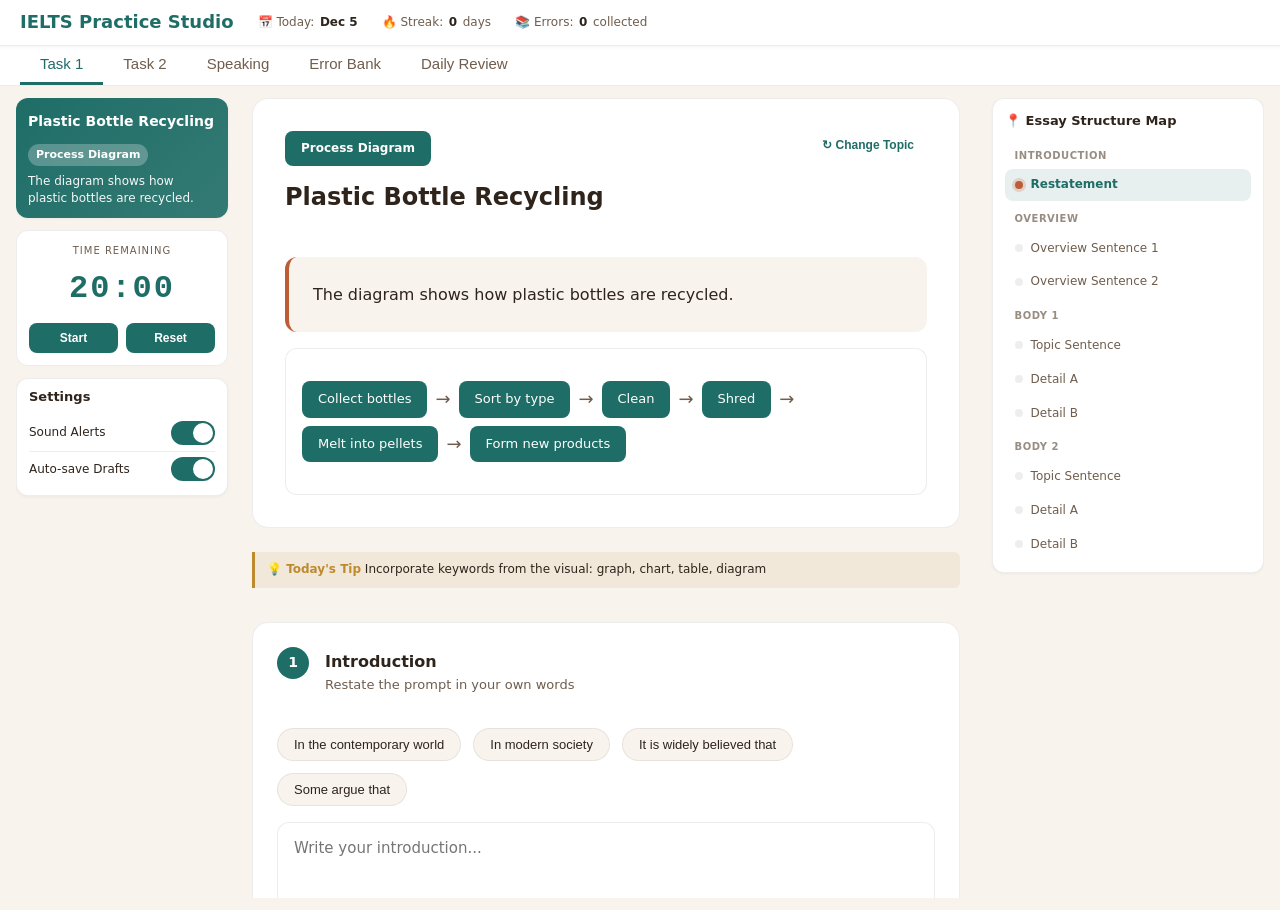
==== commit 541db708: "feat: IELTS daily writing & speaking practice tool Co-Authored-By: Claude Sonnet 4.6 <noreply@anthro" ====
--- a/app.html
+++ b/app.html
@@ -1260,43 +1260,47 @@
                         </div>
                         <button class="change-topic-btn" onclick="changeTopic('speaking')">↻ Change Topic</button>
                     </div>
-                    <div class="prompt-question" id="speakingPromptText">Describe your hometown. You should say: where it is, what it is known for, what you like about it, and explain how it has changed in recent years.</div>
+                    <div class="prompt-question" id="speakingPromptText">Describe your hometown.</div>
                 </div>
 
-                <div class="speaking-prep card">
-                    <div class="card-title">📝 Preparation (1 minute)</div>
-
-                    <div class="prep-step">
-                        <div class="prep-label">Opening Statement</div>
-                        <textarea class="prep-textarea" placeholder="Start with a general statement..."></textarea>
-                    </div>
-
-                    <div class="prep-step">
-                        <div class="prep-label">Main Point 1 + Details</div>
-                        <textarea class="prep-textarea" placeholder="First key point and supporting details..."></textarea>
-                    </div>
-
-                    <div class="prep-step">
-                        <div class="prep-label">Main Point 2 + Details</div>
-                        <textarea class="prep-textarea" placeholder="Second key point and supporting details..."></textarea>
-                    </div>
-
-                    <div class="prep-step">
-                        <div class="prep-label">Example or Story</div>
-                        <textarea class="prep-textarea" placeholder="Add a relevant example or anecdote..."></textarea>
-                    </div>
-
-                    <div class="prep-step">
-                        <div class="prep-label">Closing Summary</div>
-                        <textarea class="prep-textarea" placeholder="Wrap up your response..."></textarea>
+                <!-- Structure hints (read-only guidance) -->
+                <div class="card" style="background:rgba(31,109,103,0.08);border:1px solid rgba(31,109,103,0.2);padding:10px 14px;">
+                    <div style="font-size:12px;font-weight:600;color:var(--teal);margin-bottom:6px;">💡 Structure Guide (2 min)</div>
+                    <div style="font-size:12px;color:var(--text);line-height:1.7;" id="speakingStructureHints">
+                        <span style="color:var(--gold);">0:00–0:15</span> Opening — introduce the topic directly<br>
+                        <span style="color:var(--gold);">0:15–0:45</span> Point 1 — address the first bullet with detail<br>
+                        <span style="color:var(--gold);">0:45–1:15</span> Point 2 — address the second bullet with an example<br>
+                        <span style="color:var(--gold);">1:15–1:40</span> Point 3 — address the third bullet, add personal experience<br>
+                        <span style="color:var(--gold);">1:40–2:00</span> Wrap up — conclude with a summary or reflection
                     </div>
                 </div>
 
+                <!-- Single speaking textarea -->
                 <div class="card">
-                    <div class="card-title">🎤 Speaking (2 minutes)</div>
-                    <textarea class="textarea" id="speakingResponse" placeholder="Paste your transcribed speech here..."></textarea>
-                    <div class="button-group">
-                        <button class="button button-primary" id="speakingSubmit">I've finished speaking — Submit</button>
+                    <div class="card-title">🎤 Speaking Response (Part 2)</div>
+                    <div class="textarea-wrapper">
+                        <textarea class="textarea" id="speaking_response" style="min-height:180px;" placeholder="Speak for 2 minutes, then paste your transcribed speech here. You can also type directly if you prefer."></textarea>
+                        <div class="textarea-counter"><span id="speaking_response_count">0</span> words</div>
+                    </div>
+                    <div class="button-group" style="margin-top:8px;">
+                        <button class="button button-primary" id="speakingSubmit">Submit Part 2</button>
+                    </div>
+                </div>
+
+                <!-- Part 3: Follow-up Discussion Questions -->
+                <div class="card" id="speakingPart3Card">
+                    <div class="card-title">🗣️ Speaking Part 3 — Discussion Questions</div>
+                    <div style="font-size:12px;color:var(--muted);margin-bottom:8px;">These follow-up questions are related to today's Task 2 topic. Practice giving extended answers (30-60 seconds each).</div>
+                    <div id="speakingPart3Questions" style="line-height:1.8;font-size:13px;color:var(--text);">
+                        Loading Part 3 questions...
+                    </div>
+                    <div class="textarea-wrapper" style="margin-top:10px;">
+                        <textarea class="textarea" id="speaking_part3" style="min-height:120px;" placeholder="Pick a question above and speak your answer. Paste transcription here for analysis."></textarea>
+                        <div class="textarea-counter"><span id="speaking_part3_count">0</span> words</div>
+                    </div>
+                    <div class="button-group" style="margin-top:8px;">
+                        <button class="button" id="speakingPart3Submit" onclick="submitSpeakingPart3()">Submit Part 3</button>
+                        <button class="button" onclick="generatePart3Questions()" style="font-size:12px;">↻ Regenerate Questions</button>
                     </div>
                 </div>
             </div>
@@ -1390,20 +1394,20 @@
 
                 <div class="score-breakdown" id="scoreBreakdown">
                     <div class="score-item">
-                        <div class="score-dimension">Coherence</div>
-                        <div class="score-value" id="scoreCoherence">7</div>
+                        <div class="score-dimension" id="dimCoherence">Coherence</div>
+                        <div class="score-value" id="scoreCoherence">-</div>
                     </div>
                     <div class="score-item">
-                        <div class="score-dimension">Vocabulary</div>
-                        <div class="score-value" id="scoreVocabulary">7</div>
+                        <div class="score-dimension" id="dimVocabulary">Vocabulary</div>
+                        <div class="score-value" id="scoreVocabulary">-</div>
                     </div>
                     <div class="score-item">
-                        <div class="score-dimension">Grammar</div>
-                        <div class="score-value" id="scoreGrammar">7</div>
+                        <div class="score-dimension" id="dimGrammar">Grammar</div>
+                        <div class="score-value" id="scoreGrammar">-</div>
                     </div>
                     <div class="score-item">
-                        <div class="score-dimension">Fluency</div>
-                        <div class="score-value" id="scoreFluency">7</div>
+                        <div class="score-dimension" id="dimFluency">Task Ach.</div>
+                        <div class="score-value" id="scoreFluency">-</div>
                     </div>
                 </div>
 
@@ -1439,7 +1443,7 @@
     <script>
         // ===== DATA =====
 
-        const TASK1_PROMPTS = [
+        let TASK1_PROMPTS = [
             {
                 id: "t1-bar-library",
                 type: "Bar Chart",
@@ -1682,7 +1686,7 @@
             }
         ];
 
-        const TASK2_PROMPTS = [
+        let TASK2_PROMPTS = [
             { id: "t2-education", mode: "Discussion + Opinion", title: "University and Employment", prompt: "Some people believe that university education should prepare students for employment, while others think it should focus on knowledge for its own sake. Discuss both views and give your opinion." },
             { id: "t2-technology", mode: "Advantages / Disadvantages", title: "AI in Daily Life", prompt: "Artificial intelligence is becoming part of daily life. Do the advantages of this trend outweigh the disadvantages?" },
             { id: "t2-environment", mode: "Discussion + Opinion", title: "Individual vs Government Action", prompt: "Some people think environmental problems should be solved by individuals, while others believe governments and large companies should take responsibility. Discuss both sides and give your opinion." },
@@ -1742,8 +1746,122 @@
             soundEnabled: true,
             autoSave: true,
             selectedPrompts: {},
-            analysisResults: null
+            analysisResults: { task1: null, task2: null, speaking: null }
         };
+
+        // ===== IELTS DATASET (from ebooks) =====
+        let ieltsDataset = null;
+
+        async function loadIeltsDataset() {
+            try {
+                // Try API endpoint first, fall back to static file
+                let resp = await fetch('/api/dataset');
+                if (!resp.ok) resp = await fetch('/ielts-dataset.json');
+                if (resp.ok) {
+                    const data = await resp.json();
+                    if (data && data.writing_tips) {
+                        ieltsDataset = data;
+                        console.log('[Dataset] Loaded:', {
+                            tips: ieltsDataset.writing_tips?.length,
+                            cues: ieltsDataset.sentence_cues?.length,
+                            essays: ieltsDataset.sample_essays?.length,
+                            vocab: ieltsDataset.vocabulary?.length,
+                            errors: ieltsDataset.error_patterns?.length
+                        });
+                    }
+                }
+            } catch (e) {
+                console.log('[Dataset] Not available:', e.message);
+            }
+        }
+
+        // ===== BOOK PROMPTS LOADER =====
+
+        const TASK1_TYPE_MAP = {
+            'line': 'Line Graph', 'bar': 'Bar Chart', 'pie': 'Pie Chart',
+            'table': 'Table', 'map': 'Map', 'process': 'Process Diagram',
+            'mixed': 'Mixed Charts', 'area': 'Area Chart'
+        };
+        const TASK2_MODE_MAP = {
+            'opinion': 'Agree / Disagree',
+            'discussion': 'Discussion + Opinion',
+            'problem-solution': 'Problems / Solutions',
+            'advantages-disadvantages': 'Advantages / Disadvantages'
+        };
+
+        async function loadBookPrompts() {
+            try {
+                const resp = await fetch('/api/prompts');
+                if (!resp.ok) return;
+                const data = await resp.json();
+
+                // Convert and prepend Task 1 book prompts
+                const bookT1 = (data.task1_prompts || [])
+                    .filter(p => p.prompt && p.prompt.length > 20)
+                    .map(p => ({
+                        id: p.id,
+                        type: TASK1_TYPE_MAP[p.type] || p.type || 'Chart',
+                        title: p.title ? p.title.replace(/\.$/, '').trim() : 'IELTS Task 1',
+                        prompt: p.prompt,
+                        visual: p.visual || null,
+                        source: 'book'
+                    }));
+
+                // Convert and prepend Task 2 book prompts
+                const bookT2 = (data.task2_prompts || [])
+                    .filter(p => p.prompt && p.prompt.length > 30)
+                    .map(p => ({
+                        id: p.id,
+                        mode: TASK2_MODE_MAP[p.essay_type] || 'Agree / Disagree',
+                        title: p.title ? p.title.replace(/\.$/, '').trim() : 'IELTS Task 2',
+                        topic: p.topic || '',
+                        prompt: p.prompt,
+                        source: 'book'
+                    }));
+
+                if (bookT1.length) {
+                    TASK1_PROMPTS = [...bookT1, ...TASK1_PROMPTS];
+                    console.log(`[BookPrompts] Task1: ${bookT1.length} book prompts loaded`);
+                }
+                if (bookT2.length) {
+                    TASK2_PROMPTS = [...bookT2, ...TASK2_PROMPTS];
+                    console.log(`[BookPrompts] Task2: ${bookT2.length} book prompts loaded`);
+                }
+            } catch (e) {
+                console.log('[BookPrompts] Not available:', e.message);
+            }
+        }
+
+        function getDatasetCues(position, count = 4) {
+            if (!ieltsDataset) return null;  // null is falsy — lets || fallback work
+            const cues = ieltsDataset.sentence_cues || [];
+            const matches = cues.filter(c => c.position === position);
+            if (!matches.length) return null;
+            // Shuffle deterministically based on today
+            const seed = new Date().toISOString().slice(0,10).replace(/-/g,'');
+            const shuffled = [...matches].sort((a, b) => {
+                const ha = parseInt(seed + a.id.slice(-3), 10) % 997;
+                const hb = parseInt(seed + b.id.slice(-3), 10) % 997;
+                return ha - hb;
+            });
+            return shuffled.slice(0, count).map(c => c.cue);
+        }
+
+        function getDatasetTips(category, count = 2) {
+            if (!ieltsDataset) return [];
+            return (ieltsDataset.writing_tips || [])
+                .filter(t => t.category === category || category === 'all')
+                .slice(0, count);
+        }
+
+        function getDailyTip(taskType) {
+            if (!ieltsDataset) return null;
+            const cat = taskType === 'task1' ? 'task1' : taskType === 'task2' ? 'task2' : 'general';
+            const tips = (ieltsDataset.writing_tips || []).filter(t => t.category === cat);
+            if (!tips.length) return null;
+            const dayIndex = new Date().getDate() % tips.length;
+            return tips[dayIndex];
+        }
 
         // Load state from localStorage
         function loadState() {
@@ -1756,6 +1874,19 @@
                     console.error('Failed to load state', e);
                 }
             }
+            // Normalize analysisResults — old saves had null, new format is per-tab object
+            if (!appState.analysisResults || typeof appState.analysisResults !== 'object' || Array.isArray(appState.analysisResults)) {
+                appState.analysisResults = { task1: null, task2: null, speaking: null };
+            } else {
+                // Ensure all keys exist
+                appState.analysisResults.task1 = appState.analysisResults.task1 || null;
+                appState.analysisResults.task2 = appState.analysisResults.task2 || null;
+                appState.analysisResults.speaking = appState.analysisResults.speaking || null;
+            }
+            // Normalize drafts
+            if (!appState.drafts || typeof appState.drafts !== 'object') {
+                appState.drafts = { task1: {}, task2: {}, speaking: {} };
+            }
         }
 
         // Save state to localStorage
@@ -1914,6 +2045,134 @@
             document.getElementById('speakingPromptType').textContent = 'Speaking Part 2';
             document.getElementById('speakingPromptTitle').textContent = prompt.topic;
             document.getElementById('speakingPromptText').textContent = prompt.prompt;
+
+            // Set up speaking textarea event listeners
+            const speakingTA = document.getElementById('speaking_response');
+            if (speakingTA && !speakingTA._listenerAdded) {
+                speakingTA.addEventListener('input', () => {
+                    updateWordCount('speaking_response');
+                    saveDraft('speaking_response', speakingTA.value);
+                });
+                speakingTA._listenerAdded = true;
+            }
+            const part3TA = document.getElementById('speaking_part3');
+            if (part3TA && !part3TA._listenerAdded) {
+                part3TA.addEventListener('input', () => {
+                    updateWordCount('speaking_part3');
+                    saveDraft('speaking_part3', part3TA.value);
+                });
+                part3TA._listenerAdded = true;
+            }
+
+            // Restore saved drafts
+            if (appState.drafts.speaking) {
+                if (appState.drafts.speaking.response && speakingTA) {
+                    speakingTA.value = appState.drafts.speaking.response;
+                    updateWordCount('speaking_response');
+                }
+                if (appState.drafts.speaking.part3 && part3TA) {
+                    part3TA.value = appState.drafts.speaking.part3;
+                    updateWordCount('speaking_part3');
+                }
+            }
+
+            // Generate Part 3 questions
+            generatePart3Questions();
+        }
+
+        async function generatePart3Questions() {
+            const container = document.getElementById('speakingPart3Questions');
+            if (!container) return;
+
+            // Get today's Task 2 topic for context
+            const task2Prompt = appState.selectedPrompts.task2;
+            const task2Topic = task2Prompt ? (task2Prompt.title || task2Prompt.topic || '') : '';
+            const task2Question = task2Prompt ? (task2Prompt.prompt || '') : '';
+
+            // Try to generate via LLM
+            try {
+                const response = await fetch('/api/speaking-part3', {
+                    method: 'POST',
+                    headers: { 'Content-Type': 'application/json' },
+                    body: JSON.stringify({ task2Topic, task2Question })
+                });
+
+                if (response.ok) {
+                    const data = await response.json();
+                    const questions = data.questions || [];
+                    if (questions.length > 0) {
+                        container.innerHTML = questions.map((q, i) =>
+                            `<div style="margin-bottom:8px;padding:6px 10px;background:rgba(189,141,46,0.08);border-radius:6px;">
+                                <strong>Q${i + 1}.</strong> ${q}
+                            </div>`
+                        ).join('');
+                        return;
+                    }
+                }
+            } catch (e) {
+                console.log('Part 3 API not available, using fallback questions');
+            }
+
+            // Fallback: generate static questions based on Task 2 topic
+            const fallbackQuestions = generateFallbackPart3(task2Topic, task2Question);
+            container.innerHTML = fallbackQuestions.map((q, i) =>
+                `<div style="margin-bottom:8px;padding:6px 10px;background:rgba(189,141,46,0.08);border-radius:6px;">
+                    <strong>Q${i + 1}.</strong> ${q}
+                </div>`
+            ).join('');
+        }
+
+        function generateFallbackPart3(topic, question) {
+            // Generate generic Part 3 questions based on the topic keywords
+            const baseQuestions = [
+                `How has ${topic || 'this issue'} changed in your country over the past decade?`,
+                `Do you think the government should do more to address ${topic || 'this issue'}? Why or why not?`,
+                `What are the main differences between how older and younger generations view ${topic || 'this topic'}?`,
+                `Some people think ${topic || 'this'} is becoming a bigger problem. Do you agree?`,
+                `How might ${topic || 'this situation'} change in the next 20 years?`,
+            ];
+            return baseQuestions.slice(0, 4);
+        }
+
+        async function submitSpeakingPart3() {
+            const ta = document.getElementById('speaking_part3');
+            if (!ta || !ta.value.trim()) {
+                alert('Please write or paste your Part 3 response first.');
+                return;
+            }
+            // Reuse the main submit flow with speaking type
+            const prompt = appState.selectedPrompts.speaking;
+            if (!prompt) return;
+
+            const btn = document.getElementById('speakingPart3Submit');
+            const origText = btn.textContent;
+            btn.textContent = 'Analyzing...';
+            btn.disabled = true;
+
+            try {
+                const response = await fetch('/api/analyze', {
+                    method: 'POST',
+                    headers: { 'Content-Type': 'application/json' },
+                    body: JSON.stringify({
+                        taskType: 'speaking',
+                        prompt: { id: prompt.id + '-part3', title: prompt.topic + ' (Part 3)', type: 'Speaking Part 3', question: 'Part 3 discussion based on: ' + (appState.selectedPrompts.task2?.prompt || prompt.prompt) },
+                        content: ta.value,
+                        sections: []
+                    })
+                });
+
+                if (!response.ok) throw new Error('Server returned ' + response.status);
+                const result = await response.json();
+                const analysis = result.analysis || result;
+                appState.analysisResults.speaking = analysis;
+                displayAnalysisResults(analysis, false);
+            } catch (error) {
+                console.error('Part 3 analysis failed:', error);
+                alert('分析失敗: ' + error.message);
+            } finally {
+                btn.textContent = origText;
+                btn.disabled = false;
+            }
         }
 
         // ===== STEP BUILDERS =====
@@ -1922,16 +2181,25 @@
             const container = document.getElementById('task1Steps');
             container.innerHTML = '';
 
+            // Show daily tip from dataset
+            const tip = getDailyTip('task1');
+            if (tip) {
+                const tipEl = document.createElement('div');
+                tipEl.style.cssText = 'background:rgba(189,141,46,0.1);border-left:3px solid var(--gold);padding:8px 12px;border-radius:0 6px 6px 0;margin-bottom:10px;font-size:12px;';
+                tipEl.innerHTML = `<strong style="color:var(--gold);">💡 Today's Tip</strong> ${tip.tip}${tip.example ? ` <em style="color:var(--muted);">(e.g. "${tip.example}")</em>` : ''}`;
+                container.appendChild(tipEl);
+            }
+
             const steps = [
-                { num: 1, title: 'Introduction', hint: 'Restate the prompt in your own words', chipTexts: ['The chart shows...', 'According to...', 'This graph compares...'], draftKey: 'intro' },
-                { num: 2, title: 'Overview Sentence 1', hint: 'Main trend or pattern', chipTexts: ['Overall, ...', 'In general, ...', 'The data reveals...'], draftKey: 'overview1' },
-                { num: 3, title: 'Overview Sentence 2', hint: 'Secondary observation', chipTexts: ['Most notably, ...', 'Significantly, ...', 'What is particularly striking...'], draftKey: 'overview2' },
-                { num: 4, title: 'Body 1 Topic', hint: 'Introduce first major point', chipTexts: ['Looking at...', 'Examining...', 'The most notable...'], draftKey: 'body1topic' },
-                { num: 5, title: 'Body 1 Detail A', hint: 'Supporting detail for first point', chipTexts: ['rose from...', 'increased to...', 'reached approximately...'], draftKey: 'body1a' },
-                { num: 6, title: 'Body 1 Detail B', hint: 'Additional supporting information', chipTexts: ['In contrast,...', 'Meanwhile,...', 'Similarly,...'], draftKey: 'body1b' },
-                { num: 7, title: 'Body 2 Topic', hint: 'Introduce second major point', chipTexts: ['Turning to...', 'With respect to...', 'Regarding...'], draftKey: 'body2topic' },
-                { num: 8, title: 'Body 2 Detail A', hint: 'Supporting detail for second point', chipTexts: ['dropped from...', 'fell to...', 'showed a decline...'], draftKey: 'body2a' },
-                { num: 9, title: 'Body 2 Detail B', hint: 'Final supporting information', chipTexts: ['Nevertheless,...', 'However,...', 'It is clear that...'], draftKey: 'body2b' }
+                { num: 1, title: 'Introduction', hint: 'Restate the prompt in your own words', chipTexts: getDatasetCues('intro') || ['The chart shows...', 'According to...', 'This graph compares...'], draftKey: 'intro' },
+                { num: 2, title: 'Overview Sentence 1', hint: 'Main trend or pattern', chipTexts: getDatasetCues('overview') || ['Overall, ...', 'In general, ...', 'The data reveals...'], draftKey: 'overview1' },
+                { num: 3, title: 'Overview Sentence 2', hint: 'Secondary observation', chipTexts: getDatasetCues('emphasis') || ['Most notably, ...', 'Significantly, ...', 'What is particularly striking...'], draftKey: 'overview2' },
+                { num: 4, title: 'Body 1 Topic', hint: 'Introduce first major point', chipTexts: getDatasetCues('body_topic') || ['Looking at...', 'Examining...', 'The most notable...'], draftKey: 'body1topic' },
+                { num: 5, title: 'Body 1 Detail A', hint: 'Trend or figure detail', chipTexts: getDatasetCues('trend_up') || ['rose from...', 'increased to...', 'reached approximately...'], draftKey: 'body1a' },
+                { num: 6, title: 'Body 1 Detail B', hint: 'Contrast or additional information', chipTexts: getDatasetCues('comparison') || ['In contrast,...', 'Meanwhile,...', 'Similarly,...'], draftKey: 'body1b' },
+                { num: 7, title: 'Body 2 Topic', hint: 'Introduce second major point', chipTexts: getDatasetCues('body_topic') || ['Turning to...', 'With respect to...', 'Regarding...'], draftKey: 'body2topic' },
+                { num: 8, title: 'Body 2 Detail A', hint: 'Declining or stable trend', chipTexts: getDatasetCues('trend_down') || ['dropped from...', 'fell to...', 'showed a decline...'], draftKey: 'body2a' },
+                { num: 9, title: 'Body 2 Detail B', hint: 'Final supporting information', chipTexts: getDatasetCues('body_detail') || ['Nevertheless,...', 'However,...', 'It is clear that...'], draftKey: 'body2b' }
             ];
 
             steps.forEach(step => {
@@ -1944,24 +2212,33 @@
             const container = document.getElementById('task2Steps');
             container.innerHTML = '';
 
+            // Show daily tip from dataset
+            const tip = getDailyTip('task2');
+            if (tip) {
+                const tipEl = document.createElement('div');
+                tipEl.style.cssText = 'background:rgba(189,141,46,0.1);border-left:3px solid var(--gold);padding:8px 12px;border-radius:0 6px 6px 0;margin-bottom:10px;font-size:12px;';
+                tipEl.innerHTML = `<strong style="color:var(--gold);">💡 Today's Tip</strong> ${tip.tip}${tip.example ? ` <em style="color:var(--muted);">(e.g. "${tip.example}")</em>` : ''}`;
+                container.appendChild(tipEl);
+            }
+
             const steps = [
                 // Introduction
-                { num: 1, title: 'Hook / Background', hint: 'Open with a general statement about the topic', chipTexts: ['In recent years,...', 'It is widely acknowledged that...', 'The question of whether...'], draftKey: 'hook', section: 'Introduction' },
+                { num: 1, title: 'Hook / Background', hint: 'Open with a general statement about the topic', chipTexts: getDatasetCues('intro') || ['In recent years,...', 'It is widely acknowledged that...', 'The question of whether...'], draftKey: 'hook', section: 'Introduction' },
                 { num: 2, title: 'Thesis Statement', hint: 'State your position clearly', chipTexts: ['I believe that...', 'In my view,...', 'While both perspectives have merit,...'], draftKey: 'thesis', section: 'Introduction' },
                 // Body 1
-                { num: 3, title: 'Body 1 — Topic Sentence', hint: 'State your first main argument', chipTexts: ['Firstly,...', 'The primary reason is that...', 'One compelling argument is...'], draftKey: 'b1topic', section: 'Body 1' },
-                { num: 4, title: 'Body 1 — Explanation', hint: 'Explain why this point matters', chipTexts: ['This is because...', 'The reason for this is...', 'This matters since...'], draftKey: 'b1explain', section: 'Body 1' },
-                { num: 5, title: 'Body 1 — Example', hint: 'Provide a specific example', chipTexts: ['For instance,...', 'A clear example of this is...', 'Research has shown that...'], draftKey: 'b1example', section: 'Body 1' },
+                { num: 3, title: 'Body 1 — Topic Sentence', hint: 'State your first main argument', chipTexts: getDatasetCues('body_topic') || ['Firstly,...', 'The primary reason is that...', 'One compelling argument is...'], draftKey: 'b1topic', section: 'Body 1' },
+                { num: 4, title: 'Body 1 — Explanation', hint: 'Explain why this point matters', chipTexts: getDatasetCues('body_detail') || ['This is because...', 'The reason for this is...', 'This matters since...'], draftKey: 'b1explain', section: 'Body 1' },
+                { num: 5, title: 'Body 1 — Example', hint: 'Provide a specific example', chipTexts: getDatasetCues('body_example') || ['For instance,...', 'A clear example of this is...', 'Research has shown that...'], draftKey: 'b1example', section: 'Body 1' },
                 // Body 2
-                { num: 6, title: 'Body 2 — Topic Sentence', hint: 'Introduce your second argument or the opposing view', chipTexts: ['Furthermore,...', 'On the other hand,...', 'Another important consideration...'], draftKey: 'b2topic', section: 'Body 2' },
-                { num: 7, title: 'Body 2 — Explanation', hint: 'Develop this argument in detail', chipTexts: ['This can be attributed to...', 'The significance of this lies in...', 'It follows that...'], draftKey: 'b2explain', section: 'Body 2' },
-                { num: 8, title: 'Body 2 — Example', hint: 'Support with evidence or example', chipTexts: ['To illustrate,...', 'A case in point is...', 'Statistics indicate that...'], draftKey: 'b2example', section: 'Body 2' },
-                // Body 3 (optional / concession)
-                { num: 9, title: 'Body 3 — Topic Sentence', hint: 'Third point, concession, or rebuttal', chipTexts: ['Additionally,...', 'Admittedly,...', 'Some might argue that...'], draftKey: 'b3topic', section: 'Body 3' },
-                { num: 10, title: 'Body 3 — Explanation', hint: 'Develop or counter the argument', chipTexts: ['However,...', 'Despite this,...', 'Nevertheless,...'], draftKey: 'b3explain', section: 'Body 3' },
-                { num: 11, title: 'Body 3 — Example', hint: 'Final supporting example', chipTexts: ['For example,...', 'This is evident in...', 'In practice,...'], draftKey: 'b3example', section: 'Body 3' },
+                { num: 6, title: 'Body 2 — Topic Sentence', hint: 'Second argument or opposing view', chipTexts: getDatasetCues('body_topic') || ['Furthermore,...', 'On the other hand,...', 'Another important consideration...'], draftKey: 'b2topic', section: 'Body 2' },
+                { num: 7, title: 'Body 2 — Explanation', hint: 'Develop this argument in detail', chipTexts: getDatasetCues('body_detail') || ['This can be attributed to...', 'The significance of this lies in...', 'It follows that...'], draftKey: 'b2explain', section: 'Body 2' },
+                { num: 8, title: 'Body 2 — Example', hint: 'Support with evidence or example', chipTexts: getDatasetCues('body_example') || ['To illustrate,...', 'A case in point is...', 'Statistics indicate that...'], draftKey: 'b2example', section: 'Body 2' },
+                // Body 3
+                { num: 9, title: 'Body 3 — Topic Sentence', hint: 'Third point, concession, or rebuttal', chipTexts: getDatasetCues('concession') || ['Additionally,...', 'Admittedly,...', 'Some might argue that...'], draftKey: 'b3topic', section: 'Body 3' },
+                { num: 10, title: 'Body 3 — Explanation', hint: 'Develop or counter the argument', chipTexts: getDatasetCues('body_detail') || ['However,...', 'Despite this,...', 'Nevertheless,...'], draftKey: 'b3explain', section: 'Body 3' },
+                { num: 11, title: 'Body 3 — Example', hint: 'Final supporting example', chipTexts: getDatasetCues('body_example') || ['For example,...', 'This is evident in...', 'In practice,...'], draftKey: 'b3example', section: 'Body 3' },
                 // Conclusion
-                { num: 12, title: 'Conclusion — Restate Position', hint: 'Summarise your main argument', chipTexts: ['In conclusion,...', 'To summarise,...', 'All things considered,...'], draftKey: 'conc_restate', section: 'Conclusion' },
+                { num: 12, title: 'Conclusion — Restate Position', hint: 'Summarise your main argument', chipTexts: getDatasetCues('conclusion') || ['In conclusion,...', 'To summarise,...', 'All things considered,...'], draftKey: 'conc_restate', section: 'Conclusion' },
                 { num: 13, title: 'Conclusion — Final Thought', hint: 'End with a recommendation or prediction', chipTexts: ['It is therefore recommended...', 'Looking ahead,...', 'Ultimately,...'], draftKey: 'conc_final', section: 'Conclusion' }
             ];
 
@@ -2031,6 +2308,13 @@
                 saveDraft(ta.id, ta.value);
             });
 
+            // Restore saved draft value
+            const savedValue = (appState.drafts[task] || {})[step.draftKey];
+            if (savedValue) {
+                ta.value = savedValue;
+                updateWordCount(ta.id);
+            }
+
             return el;
         }
 
@@ -2202,50 +2486,75 @@
         }
 
         function renderPieCharts(visual, colors) {
-            const width = 600;
-            const height = 300;
-            const radius = 80;
-            const centerY = height / 2;
-
-            let svg = `<svg viewBox="0 0 ${width} ${height}" style="max-width: 100%; height: auto;">`;
-
-            // Assuming visual.series has two datasets for comparison
             const datasets = visual.series || [];
-            const positions = [150, 450];
+            const categories = visual.categories || [];
+            const numPies = datasets.length;
+
+            // Layout: pies on top, category legend below
+            const radius = 75;
+            const pieCenterY = radius + 20;
+            const pieAreaHeight = pieCenterY + radius + 30; // pie body + year label
+
+            // Legend: 2 columns
+            const cols = 2;
+            const legendRowH = 20;
+            const legendRows = Math.ceil(categories.length / cols);
+            const legendHeight = categories.length > 0 ? legendRows * legendRowH + 10 : 0;
+
+            const width = 580;
+            const totalHeight = pieAreaHeight + legendHeight + 10;
+
+            // Pie centre X positions
+            const positions = numPies === 1 ? [width / 2]
+                : numPies === 2 ? [width * 0.27, width * 0.73]
+                : [width * 0.2, width * 0.5, width * 0.8];
+
+            let svg = `<svg viewBox="0 0 ${width} ${totalHeight}" style="max-width:100%;height:auto;">`;
 
             datasets.forEach((dataset, datasetIdx) => {
                 const centerX = positions[datasetIdx];
                 let currentAngle = -Math.PI / 2;
-
                 const total = dataset.values.reduce((a, b) => a + b, 0);
 
                 dataset.values.forEach((val, idx) => {
+                    if (val <= 0) return;
                     const sliceAngle = (val / total) * 2 * Math.PI;
                     const endAngle = currentAngle + sliceAngle;
-
                     const x1 = centerX + radius * Math.cos(currentAngle);
-                    const y1 = centerY + radius * Math.sin(currentAngle);
+                    const y1 = pieCenterY + radius * Math.sin(currentAngle);
                     const x2 = centerX + radius * Math.cos(endAngle);
-                    const y2 = centerY + radius * Math.sin(endAngle);
-
+                    const y2 = pieCenterY + radius * Math.sin(endAngle);
                     const largeArc = sliceAngle > Math.PI ? 1 : 0;
-                    const pathD = `M ${centerX} ${centerY} L ${x1} ${y1} A ${radius} ${radius} 0 ${largeArc} 1 ${x2} ${y2} Z`;
-
-                    svg += `<path d="${pathD}" fill="${colors[idx % colors.length]}" stroke="white" stroke-width="2"/>`;
-
-                    // Percentage label
-                    const labelAngle = currentAngle + sliceAngle / 2;
-                    const labelX = centerX + (radius * 0.65) * Math.cos(labelAngle);
-                    const labelY = centerY + (radius * 0.65) * Math.sin(labelAngle);
-                    const percent = Math.round((val / total) * 100);
-                    svg += `<text x="${labelX}" y="${labelY}" font-size="12" font-weight="600" fill="white" text-anchor="middle" dominant-baseline="middle">${percent}%</text>`;
-
+
+                    svg += `<path d="M ${centerX} ${pieCenterY} L ${x1} ${y1} A ${radius} ${radius} 0 ${largeArc} 1 ${x2} ${y2} Z" fill="${colors[idx % colors.length]}" stroke="white" stroke-width="2"/>`;
+
+                    // Percentage label — only if slice wide enough
+                    if (val / total > 0.05) {
+                        const midAngle = currentAngle + sliceAngle / 2;
+                        const lx = centerX + radius * 0.62 * Math.cos(midAngle);
+                        const ly = pieCenterY + radius * 0.62 * Math.sin(midAngle);
+                        svg += `<text x="${lx}" y="${ly}" font-size="11" font-weight="600" fill="white" text-anchor="middle" dominant-baseline="middle">${Math.round((val/total)*100)}%</text>`;
+                    }
                     currentAngle = endAngle;
                 });
 
-                // Label below pie
-                svg += `<text x="${centerX}" y="${centerY + radius + 25}" font-size="13" font-weight="600" text-anchor="middle" fill="#333">${dataset.label || 'Dataset ' + (datasetIdx + 1)}</text>`;
+                // Year / dataset label below each pie
+                svg += `<text x="${centerX}" y="${pieCenterY + radius + 18}" font-size="13" font-weight="600" text-anchor="middle" fill="#333">${dataset.label || ''}</text>`;
             });
+
+            // Category colour legend — two columns, centred under the pies
+            if (categories.length > 0) {
+                const legendTop = pieAreaHeight + 8;
+                const colWidth = width / cols;
+                categories.forEach((cat, idx) => {
+                    const col = idx % cols;
+                    const row = Math.floor(idx / cols);
+                    const lx = col * colWidth + 20;
+                    const ly = legendTop + row * legendRowH;
+                    svg += `<rect x="${lx}" y="${ly}" width="12" height="12" fill="${colors[idx % colors.length]}" rx="2"/>`;
+                    svg += `<text x="${lx + 17}" y="${ly + 10}" font-size="12" fill="#444">${cat}</text>`;
+                });
+            }
 
             svg += '</svg>';
             return svg;
@@ -2429,6 +2738,15 @@
 
             appState.selectedPrompts[taskType] = newPrompt;
 
+            // Clear drafts for this task type (new topic = fresh start)
+            appState.drafts[taskType] = {};
+
+            // Clear analysis results for this task type
+            appState.analysisResults[taskType] = null;
+            document.getElementById('analysisPanel').style.display = 'none';
+            document.getElementById('sentenceAnalysis').style.display = 'none';
+            document.getElementById('referencePanel').style.display = 'none';
+
             if (taskType === 'task1') updateTask1Display(newPrompt);
             else if (taskType === 'task2') updateTask2Display(newPrompt);
             else if (taskType === 'speaking') updateSpeakingDisplay(newPrompt);
@@ -2477,12 +2795,8 @@
                 ];
             } else if (tab === 'speaking') {
                 steps = [
-                    { section: 'Prep', key: 'opening', label: 'Opening' },
-                    { section: 'Prep', key: 'point1', label: 'Main Point 1' },
-                    { section: 'Prep', key: 'point2', label: 'Main Point 2' },
-                    { section: 'Prep', key: 'example', label: 'Example / Story' },
-                    { section: 'Prep', key: 'closing', label: 'Closing' },
-                    { section: 'Speaking', key: 'response', label: 'Full Response' },
+                    { section: 'Part 2', key: 'response', label: 'Speaking Response' },
+                    { section: 'Part 3', key: 'part3', label: 'Discussion Response' },
                 ];
             } else {
                 container.innerHTML = '<div style="text-align:center;color:var(--muted);padding:1rem;font-size:13px;">Select a practice tab to see your progress map.</div>';
@@ -2575,7 +2889,13 @@
 
             // Hide/show analysis panels and load data
             if (tabName === 'task1' || tabName === 'task2' || tabName === 'speaking') {
-                document.getElementById('analysisPanel').style.display = appState.analysisResults ? 'block' : 'none';
+                const tabResults = appState.analysisResults[tabName];
+                document.getElementById('analysisPanel').style.display = tabResults ? 'block' : 'none';
+                if (tabResults) displayAnalysisResults(tabResults, false);
+                else {
+                    document.getElementById('sentenceAnalysis').style.display = 'none';
+                    document.getElementById('referencePanel').style.display = 'none';
+                }
             } else {
                 document.getElementById('analysisPanel').style.display = 'none';
                 document.getElementById('sentenceAnalysis').style.display = 'none';
@@ -2587,9 +2907,20 @@
 
         // ===== INITIALIZATION =====
 
-        function initializeApp() {
+        async function initializeApp() {
             loadState();
+
+            // Load book prompts first (fast local call) so daily selection prioritises book prompts
+            await loadBookPrompts();
+
             setDailyPrompts();
+
+            // Load dataset in background — rebuild steps when ready so cues populate
+            loadIeltsDataset().then(() => {
+                // Rebuild steps with dataset cues (non-blocking, safe to call after UI is up)
+                if (appState.selectedPrompts.task1) updateTask1Display(appState.selectedPrompts.task1);
+                if (appState.selectedPrompts.task2) updateTask2Display(appState.selectedPrompts.task2);
+            });
 
             // Set up date display
             const now = new Date();
@@ -2638,6 +2969,10 @@
             document.getElementById('task2Submit').addEventListener('click', () => submitTask('task2'));
             document.getElementById('speakingSubmit').addEventListener('click', () => submitTask('speaking'));
 
+            // Preview buttons
+            document.getElementById('task1Preview').addEventListener('click', () => previewFullEssay('task1'));
+            document.getElementById('task2Preview').addEventListener('click', () => previewFullEssay('task2'));
+
             // Error bank filters
             document.getElementById('errorTypeFilter').addEventListener('change', filterErrors);
             document.getElementById('taskTypeFilter').addEventListener('change', filterErrors);
@@ -2650,10 +2985,69 @@
             switchTab('task1');
         }
 
+        // ===== PREVIEW =====
+
+        function previewFullEssay(taskType) {
+            const draftData = appState.drafts[taskType] || {};
+            const prompt = appState.selectedPrompts[taskType];
+
+            // Determine step order based on task type
+            let stepKeys = [];
+            if (taskType === 'task1') {
+                stepKeys = ['intro', 'overview1', 'overview2', 'body1topic', 'body1a', 'body1b', 'body2topic', 'body2a', 'body2b'];
+            } else if (taskType === 'task2') {
+                stepKeys = ['hook', 'thesis', 'b1topic', 'b1explain', 'b1example', 'b2topic', 'b2explain', 'b2example', 'b3topic', 'b3explain', 'b3example', 'conc_restate', 'conc_final'];
+            }
+
+            const parts = stepKeys.map(key => (draftData[key] || '').trim()).filter(Boolean);
+            const wordCount = parts.join(' ').split(/\s+/).filter(w => w).length;
+
+            if (parts.length === 0) {
+                alert('No content written yet. Start writing to preview your essay.');
+                return;
+            }
+
+            // Build preview HTML
+            const essayText = parts.join('\n\n');
+            const target = taskType === 'task1' ? 150 : 250;
+            const wordColor = wordCount >= target ? 'var(--teal)' : 'var(--burnt)';
+
+            // Show in a modal overlay
+            const overlay = document.createElement('div');
+            overlay.style.cssText = 'position:fixed;top:0;left:0;right:0;bottom:0;background:rgba(0,0,0,0.6);z-index:9999;display:flex;align-items:center;justify-content:center;padding:20px;';
+            overlay.innerHTML = `
+                <div style="background:white;border-radius:12px;max-width:700px;width:100%;max-height:80vh;overflow-y:auto;padding:24px;position:relative;">
+                    <div style="display:flex;justify-content:space-between;align-items:center;margin-bottom:16px;">
+                        <h2 style="margin:0;font-size:18px;color:var(--heading);">${prompt?.title || 'Essay'} — Full Preview</h2>
+                        <div>
+                            <span style="font-size:13px;color:${wordColor};font-weight:600;">${wordCount} words</span>
+                            <span style="font-size:12px;color:var(--muted);margin-left:8px;">(target: ${target}+)</span>
+                        </div>
+                    </div>
+                    <div style="white-space:pre-wrap;line-height:1.8;font-size:14px;color:var(--text);border:1px solid #e5e0db;border-radius:8px;padding:16px;background:#faf9f7;">${essayText}</div>
+                    <div style="margin-top:16px;display:flex;gap:8px;justify-content:flex-end;">
+                        <button onclick="navigator.clipboard.writeText(this.closest('div').parentElement.querySelector('div[style*=pre-wrap]').textContent).then(() => this.textContent = 'Copied!')" style="padding:6px 14px;border:1px solid #ccc;border-radius:6px;background:white;cursor:pointer;font-size:13px;">Copy to Clipboard</button>
+                        <button onclick="this.closest('div[style*=position\\:fixed]').remove()" style="padding:6px 14px;border:none;border-radius:6px;background:var(--teal);color:white;cursor:pointer;font-size:13px;">Close</button>
+                    </div>
+                </div>
+            `;
+            document.body.appendChild(overlay);
+            overlay.addEventListener('click', (e) => { if (e.target === overlay) overlay.remove(); });
+        }
+
         // ===== SUBMIT HANDLERS =====
 
         async function submitTask(taskType) {
-            const draftData = appState.drafts[taskType] || {};
+            let draftData = appState.drafts[taskType] || {};
+
+            // For speaking: also check the textarea directly in case saveDraft hasn't fired
+            if (taskType === 'speaking') {
+                const speakingTA = document.getElementById('speaking_response');
+                if (speakingTA && speakingTA.value.trim()) {
+                    if (!draftData.response) draftData.response = speakingTA.value;
+                }
+            }
+
             const contentParts = Object.values(draftData).filter(v => v && v.trim());
             if (contentParts.length === 0) {
                 alert('Please write something before submitting.');
@@ -2684,18 +3078,22 @@
                 });
 
                 if (!response.ok) {
-                    throw new Error('Server returned ' + response.status);
+                    const errData = await response.json().catch(() => ({}));
+                    throw new Error(errData.error || 'Server returned ' + response.status);
                 }
 
                 const result = await response.json();
                 const analysis = result.analysis || result;
-                appState.analysisResults = analysis;
-                displayAnalysisResults(analysis);
+                appState.analysisResults[taskType] = analysis;
+                displayAnalysisResults(analysis, false);
+
+                // Reload error bank after successful analysis
+                if (document.getElementById('errorBankList')) filterErrors();
             } catch (error) {
                 console.error('Analysis request failed:', error);
                 const mockResult = generateMockAnalysis(taskType, draftData);
-                appState.analysisResults = mockResult;
-                displayAnalysisResults(mockResult);
+                appState.analysisResults[taskType] = mockResult;
+                displayAnalysisResults(mockResult, true, error.message);
             } finally {
                 submitBtn.textContent = origText;
                 submitBtn.disabled = false;
@@ -2725,9 +3123,26 @@
             };
         }
 
-        function displayAnalysisResults(result) {
+        function displayAnalysisResults(result, isMock = false, errorMsg = '') {
             const panel = document.getElementById('analysisPanel');
             panel.style.display = 'block';
+
+            // Update score dimension labels based on current tab
+            const isSpeaking = appState.currentTab === 'speaking';
+            document.getElementById('dimCoherence').textContent = isSpeaking ? 'Pronunciation' : 'Coherence';
+            document.getElementById('dimVocabulary').textContent = 'Vocabulary';
+            document.getElementById('dimGrammar').textContent = 'Grammar';
+            document.getElementById('dimFluency').textContent = isSpeaking ? 'Fluency' : 'Task Ach.';
+
+            // Show warning if mock data
+            let warningHtml = '';
+            if (isMock) {
+                warningHtml = `<div style="background:#ff4444;color:white;padding:10px 14px;border-radius:8px;margin-bottom:12px;font-size:13px;">
+                    <strong>LLM 分析失敗 — 顯示的是假資料 (Mock Data)</strong><br>
+                    Error: ${errorMsg || 'Unknown'}<br>
+                    請確認 server.py 有正確啟動，且 .env 中的 API Key 有效。
+                </div>`;
+            }
 
             // Handle both real API format and mock format
             const band = result.overallBand || result.bandScore || 0;
@@ -2740,39 +3155,57 @@
 
             // Feedback
             const feedback = result.overallFeedback || result.feedback || '';
-            document.getElementById('overallFeedback').textContent = feedback;
+            const feedbackEl = document.getElementById('overallFeedback');
+            feedbackEl.innerHTML = warningHtml + `<div style="white-space:pre-wrap;line-height:1.7;">${feedback}</div>`;
 
             // Priority issues
             const priorities = result.priorities || result.issues || [];
             const issuesList = document.getElementById('issuesList');
-            issuesList.innerHTML = priorities.map(issue => `<li class="issue-item">${typeof issue === 'string' ? issue : issue.title || issue}</li>`).join('');
-
-            // Sentence-by-sentence analysis (from real API)
+            issuesList.innerHTML = priorities.map(issue => {
+                const text = typeof issue === 'string' ? issue : issue.title || JSON.stringify(issue);
+                return `<li class="issue-item" style="margin-bottom:8px;line-height:1.5;">${text}</li>`;
+            }).join('');
+
+            // Sentence-by-sentence analysis
             const sentences = result.sentenceAnalysis || result.errors || [];
+            const sentencePanel = document.getElementById('sentenceAnalysis');
+            sentencePanel.style.display = 'block';
+            const sentenceCards = document.getElementById('sentenceCards');
+
             if (sentences.length > 0) {
-                const sentencePanel = document.getElementById('sentenceAnalysis');
-                sentencePanel.style.display = 'block';
-                const sentenceCards = document.getElementById('sentenceCards');
-                sentenceCards.innerHTML = sentences.map(s => `
-                    <div class="error-card">
-                        <div class="error-original">${s.original || ''}</div>
-                        <div class="error-corrected">${s.corrected || ''}</div>
-                        <div style="margin-bottom: 0.5rem;">
+                sentenceCards.innerHTML = sentences.map((s, idx) => `
+                    <div class="error-card" style="border-left:3px solid ${s.errorType === 'no_error' ? 'var(--teal)' : 'var(--gold)'};margin-bottom:10px;">
+                        <div style="font-size:11px;color:var(--muted);margin-bottom:4px;">Sentence ${idx + 1}</div>
+                        <div class="error-original" style="font-size:14px;line-height:1.6;">${s.original || ''}</div>
+                        <div class="error-corrected" style="font-size:14px;line-height:1.6;color:var(--teal);">${s.corrected || ''}</div>
+                        <div style="margin:6px 0;">
                             <span class="error-type ${s.errorType || s.type || ''}">${(s.errorType || s.type || 'feedback').toUpperCase()}</span>
                             ${s.sentenceScore ? `<span style="margin-left:8px;font-weight:600;color:var(--teal);">Band ${s.sentenceScore}</span>` : ''}
                         </div>
-                        <div class="error-explanation">${s.errorDescription || s.explanation || s.suggestion || ''}</div>
-                        ${s.cue ? `<div style="margin-top:6px;font-size:12px;color:var(--gold);font-style:italic;">Cue: "${s.cue}"</div>` : ''}
+                        <div class="error-explanation" style="line-height:1.6;">${s.errorDescription || s.explanation || ''}</div>
+                        ${s.suggestion ? `<div style="margin-top:6px;font-size:13px;color:var(--gold);line-height:1.5;">💡 ${s.suggestion}</div>` : ''}
+                        ${s.cue ? `<div style="margin-top:4px;font-size:12px;color:var(--muted);font-style:italic;">Cue: "${s.cue}"</div>` : ''}
                     </div>
                 `).join('');
+            } else {
+                sentenceCards.innerHTML = `<div style="color:var(--muted);text-align:center;padding:1rem;">
+                    ${isMock ? 'LLM 未連接，無法提供逐句分析。' : '未收到逐句分析結果。'}
+                </div>`;
             }
 
             // Band 7.5 reference
             const ref = result.band75Version || result.reference || '';
-            if (ref) {
-                const refPanel = document.getElementById('referencePanel');
-                refPanel.style.display = 'block';
-                document.getElementById('referenceEssay').textContent = ref;
+            const refPanel = document.getElementById('referencePanel');
+            refPanel.style.display = 'block';
+            const refEssay = document.getElementById('referenceEssay');
+            if (ref && ref.length > 50) {
+                refEssay.style.whiteSpace = 'pre-wrap';
+                refEssay.style.lineHeight = '1.8';
+                refEssay.textContent = ref;
+            } else {
+                refEssay.innerHTML = `<div style="color:var(--muted);text-align:center;padding:1rem;">
+                    ${isMock ? 'LLM 未連接，無法生成 Band 7.5 範文。' : '未收到 Band 7.5 範文。'}
+                </div>`;
             }
         }
 
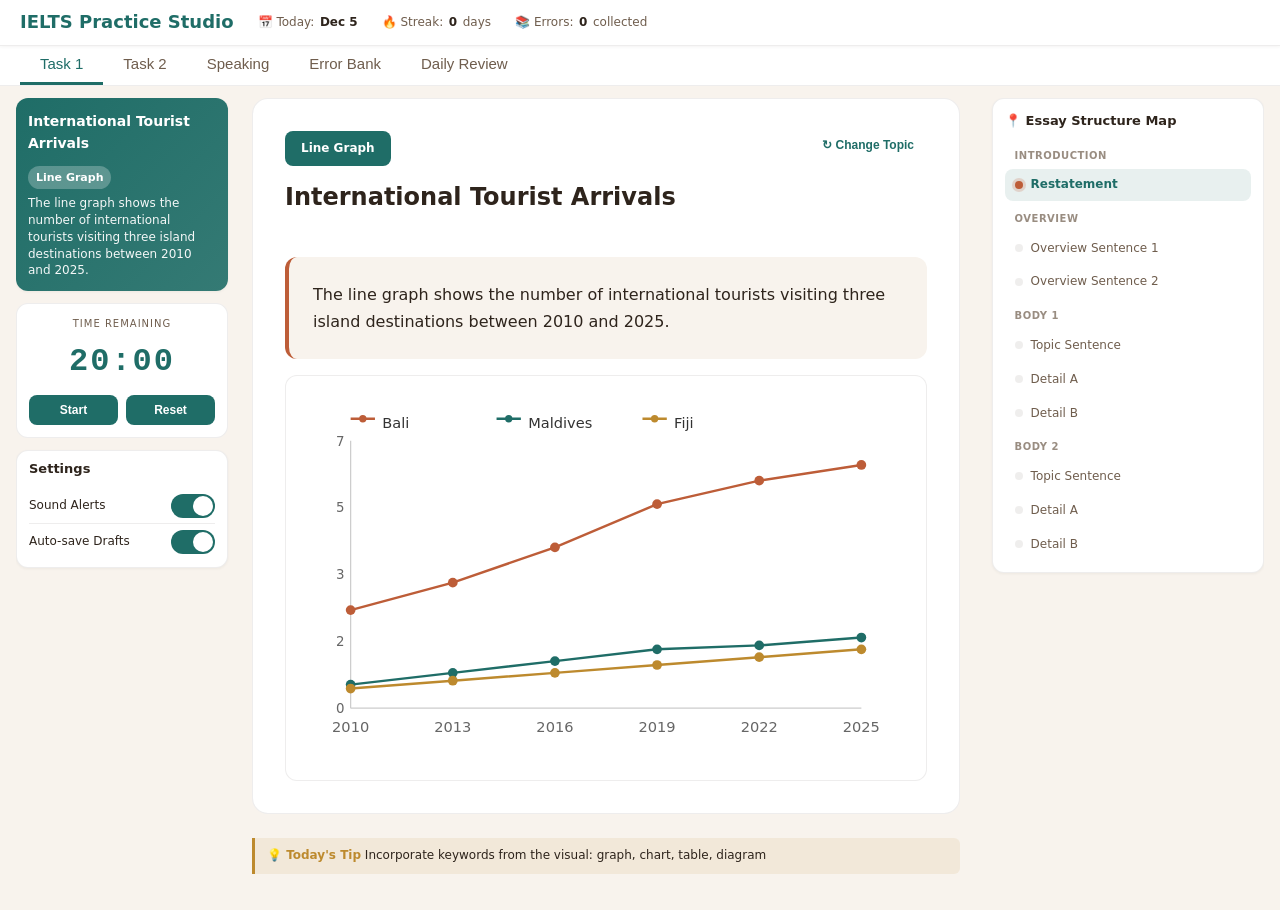
==== commit 2deef9a2: "fix: pie chart legend, Task1 visual data, prompt fallback to static file Co-Authored-By: Claude Sonn" ====
--- a/app.html
+++ b/app.html
@@ -1791,7 +1791,9 @@
 
         async function loadBookPrompts() {
             try {
-                const resp = await fetch('/api/prompts');
+                // Try API endpoint first, fall back to static file
+                let resp = await fetch('/api/prompts');
+                if (!resp.ok) resp = await fetch('/ielts-prompts.json');
                 if (!resp.ok) return;
                 const data = await resp.json();
 
